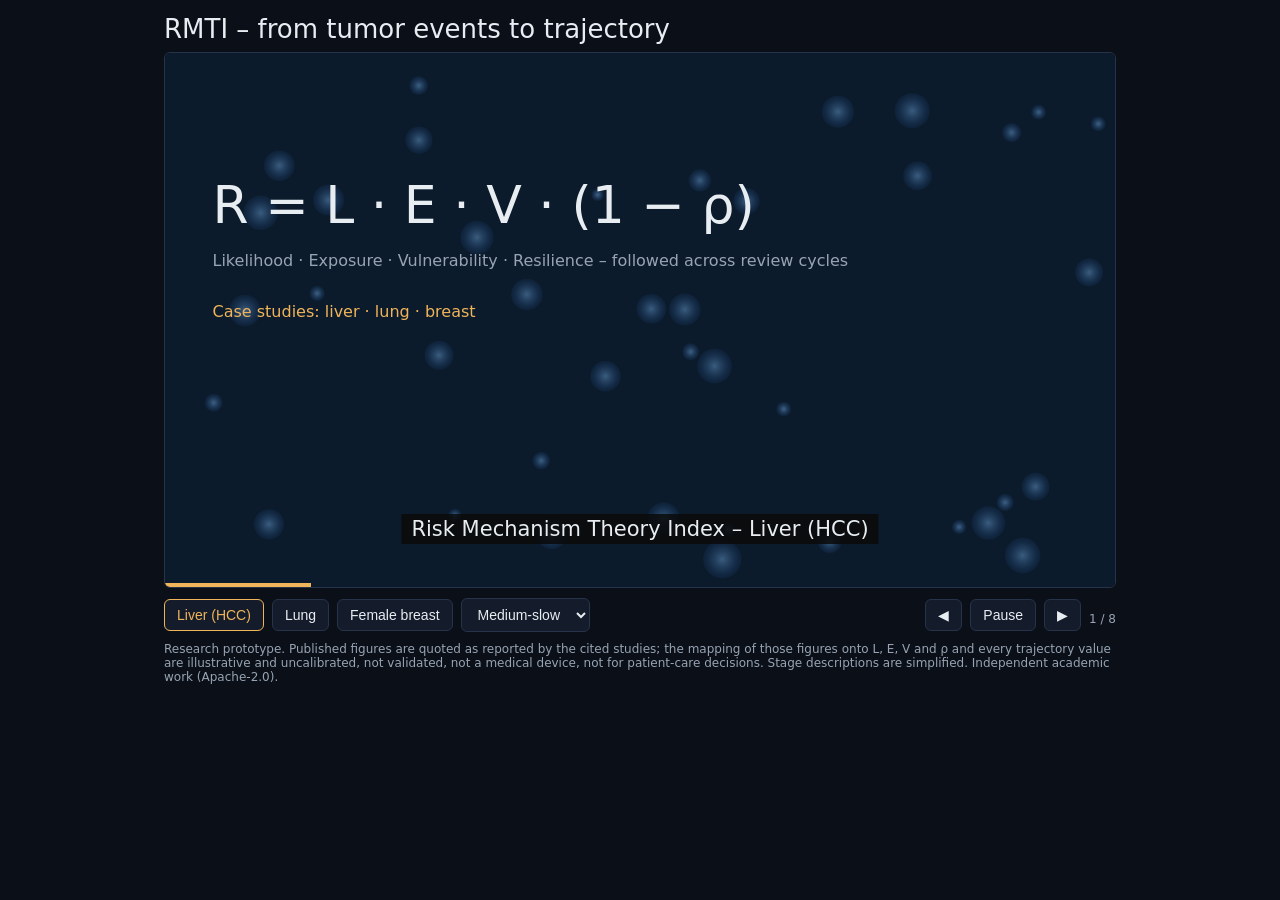
==== animation/index.html @ 8f4e39ed "Add files via upload" ====
<!DOCTYPE html>
<html lang="en"><head><meta charset="utf-8">
<meta name="viewport" content="width=device-width, initial-scale=1">
<title>RMTI – tumor events to trajectory: liver, lung, breast</title>
<style>
:root{color-scheme:dark;--bg:#0a0f18;--ink:#e8edf2;--mut:#98a4b3;--amb:#f0b45a;--red:#e0583f;--blu:#5aa9e6;--line:#26334a}
*{box-sizing:border-box}
body{margin:0;background:var(--bg);color:var(--ink);font-family:system-ui,-apple-system,'Segoe UI',Roboto,Arial,sans-serif;padding:env(safe-area-inset-top,0) 0 env(safe-area-inset-bottom,0)}
.w{max-width:980px;margin:0 auto;padding:14px}
h1{font:300 clamp(18px,3.6vw,26px) system-ui;margin:0 0 8px}
#st{position:relative;aspect-ratio:16/9;min-height:300px;background:#05080e;border-radius:6px;overflow:hidden;border:1px solid var(--line)}
canvas{position:absolute;inset:0;width:100%;height:100%}
#ov{position:absolute;inset:0;padding:3.5% 5% 17%;display:flex;flex-direction:column;justify-content:center}
#cap{position:absolute;left:50%;bottom:8%;transform:translateX(-50%);background:rgba(10,10,10,.85);padding:3px 10px;font-size:clamp(12px,2.2vw,21px);text-align:center;width:max-content;max-width:92%}
#bar{position:absolute;left:0;bottom:0;height:4px;background:var(--amb);width:0}
.ctl{display:flex;flex-wrap:wrap;gap:8px;align-items:center;margin:10px 0}
button,select{background:#141c2b;color:var(--ink);border:1px solid var(--line);border-radius:6px;padding:7px 12px;font-size:14px;cursor:pointer}
button.on{border-color:var(--amb);color:var(--amb)}
.big{font-size:clamp(24px,5.5vw,52px);font-weight:300}
.row{display:flex;align-items:center;gap:10px;margin:5px 0;font-size:clamp(11px,1.9vw,16px)}
.row b{width:34%;flex:none;font-weight:500}.row .tr{width:26%;flex:none}
.tr{height:12px;background:#141c2b;border-radius:6px;overflow:hidden}.tr i{display:block;height:100%;width:0}
.ev{display:flex;gap:6px;flex-wrap:wrap}.ev span{padding:5px 10px;border:1px solid var(--line);border-radius:14px;font-size:clamp(11px,1.8vw,15px);color:var(--mut);transition:.4s}
.ev span.on{color:#fff;border-color:var(--red);background:rgba(224,88,63,.22)}
.card{background:rgba(20,28,43,.92);border:1px solid var(--line);border-radius:10px;padding:14px 16px;font-size:clamp(12px,2vw,17px);line-height:1.5}
.card h3{margin:0 0 4px;color:var(--amb);font-size:clamp(14px,2.3vw,20px);font-weight:500}.card li{margin:4px 0;opacity:0;transition:.6s}.card li.on{opacity:1}.card ul{margin:8px 0 0;padding-left:18px}
.cards{display:grid;grid-template-columns:repeat(auto-fit,minmax(150px,1fr));gap:8px}.cards div{background:rgba(20,28,43,.92);border:1px solid var(--line);border-radius:8px;padding:10px;font-size:clamp(11px,1.7vw,14px);opacity:0;transition:.6s}
.cards div.on{opacity:1}.cards h3{margin:0 0 4px;color:var(--amb);font-size:clamp(13px,2vw,17px)}
.note{color:var(--mut);font-size:12px;margin-top:8px}svg text{fill:var(--mut);font-size:11px}
</style></head><body><div class="w">
<h1>RMTI – from tumor events to trajectory</h1>
<div id="st"><canvas id="cv"></canvas><div id="ov"></div><div id="cap"></div><div id="bar"></div></div>
<div class="ctl"><button data-o="liver" class="on">Liver (HCC)</button><button data-o="lung">Lung</button><button data-o="breast">Female breast</button>
<select id="sp" aria-label="Pace"><option value="1.4">Slow</option><option value="1" selected>Medium-slow</option><option value=".7">Medium</option></select>
<span style="flex:1"></span><button id="pv">◀</button><button id="pp">Pause</button><button id="nx">▶</button><span id="sc" class="note"></span></div>
<p class="note">Research prototype. Published figures are quoted as reported by the cited studies; the mapping of those figures onto L, E, V and ρ and every trajectory value are illustrative and uncalibrated, not validated, not a medical device, not for patient-care decisions. Stage descriptions are simplified. Independent academic work (Apache-2.0).</p>
</div>
<script>
const O={
liver:{n:'Liver (HCC)',met:['Lung','Bone'],L:.30,E:.65,V:[.52,.42,.36,.30],r:[.20,.35,.50,.58],
st:['Stage 1 – single small tumor, no vessel invasion or spread; surgery, ablation or transplant possible','Stage 2 – single tumor involving blood vessels, or several small tumors confined to the liver','Stage 3 – larger or multiple tumors, or major portal/hepatic vein invasion; regional lymph nodes may be involved','Stage 4 – distant spread (lungs, bones, distant nodes); systemic therapy, immunotherapy or palliative care'],
cs:{a:'Lau-Min KS et al. JAMA Netw Open 2025;8(12):e2551665',n:'4198 patients on systemic therapy for HCC (Flatiron database, 2011–2023)',f:['Median overall survival 8.1 months; median progression-free survival 3.9 months','Only 20.7% received second-line systemic therapy','Liver function matters: ALBI grade 3 vs 1, OS HR 2.65; atezolizumab-bevacizumab vs sorafenib, PFS HR 0.84']},
an:[['V','Liver function (ALBI grade 3 vs 1): OS HR 2.65'],['E','Concomitant liver disease documented in 75.6%'],['ρ','Second-line therapy delivered to 20.7%']]},
lung:{n:'Lung',met:['Brain','Bone'],L:.35,E:.70,V:[.50,.46,.40,.36],r:[.20,.30,.42,.50],
st:['Stage 1 – small tumor confined to the lung, no lymph-node spread','Stage 2 – larger tumor and/or nearby lymph-node involvement','Stage 3 – spread to central chest lymph nodes or adjacent structures','Stage 4 – distant metastasis (for example brain, bone, liver, other lung)'],
cs:{a:'Sabakhtarishvili G et al. JTO Clin Res Rep 2025;6:100899',n:'3647 low-dose CT screening participants, 13% Black (one US center, 2021–2023)',f:['Lung cancer found in 3.4% of Black and 3.7% of White participants within 2 years','Stage 4 at diagnosis, screened vs usual care: 13% vs 44% (Black), 13% vs 35% (White)','Lung-RADS 4 results: 5.2% vs 4.1% (p = 0.32)']},
an:[['E','Smoking: mean 37.7 (Black) vs 41.8 (White) pack-years'],['L','Cancer found in 3.4–3.7% within 2 years of first scan'],['ρ','Screening delivered: stage 4 at diagnosis 13% vs 35–44% usual care']]},
breast:{n:'Female breast',met:['Bone','Liver'],L:.25,E:.60,V:[.48,.44,.38,.34],r:[.25,.35,.45,.55],
st:['Stage 1 – small invasive tumor, lymph nodes clear or minimally involved','Stage 2 – larger tumor and/or axillary lymph-node involvement','Stage 3 – extensive nodal disease or chest-wall/skin involvement','Stage 4 – distant metastasis (for example bone, liver, lung, brain)'],
cs:{a:'O’Shaughnessy J et al. Breast Cancer Res Treat 2026;219:19',n:'5041 women with HR+/HER2− metastatic breast cancer after endocrine therapy (Flatiron, 2015–2024)',f:['Median real-world OS 13.5 months from first post-endocrine chemotherapy; 10.7, 8.5, 7.5, 7.4 months at lines 2–5','30% died before receiving a second-line regimen','Died vs alive: ECOG 2+ 24% vs 12%; liver metastases 59% vs 50%']},
an:[['L','84% had prior CDK4/6 inhibitor; time to next treatment or death 5.1 → 3.3 months by line 5'],['V','ECOG 2+ 24% vs 12%; 3+ metastatic sites 45% vs 38% (died vs alive)'],['ρ','30% died before second line; rwOS 13.5 → 7.4 months by line 5']]}};
const B=[0,.05,.15,.35,.60,1],band=R=>B.findIndex((b,i)=>R<B[i+1])+1,Rt=(o,i)=>o.L*o.E*o.V[i]*(1-o.r[i]),f3=x=>x.toFixed(3);
let k='liver',o=O[k],s=0,t0=performance.now(),pause=false,P=0,spd=1;
const ov=document.getElementById('ov'),cap=document.getElementById('cap'),bar=document.getElementById('bar'),cv=document.getElementById('cv'),x=cv.getContext('2d');
const $=id=>document.getElementById(id);
const S=[
{d:9,c:()=>'Risk Mechanism Theory Index – '+o.n,h:()=>`<div class="big">R = L · E · V · (1 − ρ)</div><p style="color:var(--mut)">Likelihood · Exposure · Vulnerability · Resilience – followed across review cycles</p><p style="color:var(--amb)">Case studies: liver · lung · breast</p>`},
{d:16,c:()=>'Published case study – '+o.cs.a,h:()=>`<div class="card"><h3>${o.cs.a}</h3>${o.cs.n}<ul>${o.cs.f.map((t,i)=>`<li id="f${i}">${t}</li>`).join('')}</ul></div>`,u:p=>o.cs.f.forEach((t,i)=>$('f'+i).classList.toggle('on',p>.12+i*.25))},
{d:28,tum:1,c:p=>o.st[Math.min(3,p*4|0)],h:()=>`<div class="ev" style="margin-bottom:auto">${[1,2,3,4].map((n,i)=>`<span id="e${i}">Stage ${n}</span>`).join('')}</div>`,u:p=>[0,1,2,3].forEach(i=>$('e'+i).classList.toggle('on',i===Math.min(3,p*4|0)))},
{d:14,c:()=>'Data assessing – published anchors feed L, E, V, ρ',h:()=>`<div style="color:var(--amb);font-size:12px;margin-bottom:6px">Illustrative mapping – not calibrated</div>`+[['L  likelihood',o.L,'--blu'],['E  exposure',o.E,'--blu'],['V  vulnerability',o.V[0],'--red'],['ρ  resilience',o.r[0],'--amb']].map((r,i)=>`<div class="row"><b>${r[0]}</b><div class="tr"><i id="g${i}" style="background:var(${r[2]})"></i></div><span>${r[1].toFixed(2)}</span></div>`).join('')+`<div class="card" style="margin-top:8px">${o.an.map(a=>`<div><b style="color:var(--amb)">${a[0]}</b> ← ${a[1]}</div>`).join('')}</div>`,u:p=>[o.L,o.E,o.V[0],o.r[0]].forEach((v,i)=>$('g'+i).style.width=Math.min(1,p*1.8)*v*100+'%')},
{d:14,c:()=>'RMTI formula analytics',h:()=>`<div class="big" style="font-size:clamp(18px,4vw,36px)">${o.L.toFixed(2)} × ${o.E.toFixed(2)} × ${o.V[0].toFixed(2)} × (1 − ${o.r[0].toFixed(2)})</div><div class="big" id="rv" style="color:var(--amb)"></div><svg viewBox="0 0 600 50" width="100%"><rect x="0" y="14" width="600" height="14" fill="#141c2b"/>${B.slice(1,-1).map(b=>`<line x1="${b*600}" x2="${b*600}" y1="8" y2="34" stroke="#98a4b3"/><text x="${b*600-10}" y="46">${b}</text>`).join('')}<circle id="mk" cx="0" cy="21" r="8" fill="#e0583f"/></svg><div class="note" id="bd"></div>`,u:p=>{const R=Rt(o,0)*Math.min(1,p*1.6);$('rv').textContent='R = '+f3(R);$('mk').setAttribute('cx',R*600);$('bd').textContent='Fixed five-band scale (0 · 0.05 · 0.15 · 0.35 · 0.60 · 1.0): band '+band(R)+'  ·  EAL = L · C · (1 − ρ) adds the loss layer'}},
{d:18,c:()=>'Trajectory – V(t) and ρ(t) across review cycles',h:()=>`<svg viewBox="0 0 600 230" width="100%"><line x1="40" y1="200" x2="580" y2="200" stroke="#26334a"/><polyline id="pl" fill="none" stroke="#f0b45a" stroke-width="3"/><g id="pt"></g>${[0,1,2,3].map(i=>`<text x="${68+i*150}" y="218">cycle ${i}</text>`).join('')}<text x="40" y="14">R(t)</text></svg><div class="note" id="tn"></div>`,u:p=>{const n=Math.min(4,Math.floor(p*5)+1),X=i=>90+i*150,Y=i=>200-Rt(o,i)/0.12*180;let a='',g='';for(let i=0;i<n;i++){a+=X(i)+','+Y(i)+' ';g+=`<circle cx="${X(i)}" cy="${Y(i)}" r="6" fill="#e0583f"/><text x="${X(i)-20}" y="${Y(i)-12}">${f3(Rt(o,i))}</text>`}$('pl').setAttribute('points',a);$('pt').innerHTML=g;$('tn').textContent='Synthetic example: V '+o.V[0]+' → '+o.V[3]+', ρ '+o.r[0]+' → '+o.r[3]+'; R moves from band '+band(Rt(o,0))+' to band '+band(Rt(o,3))+'.'}},
{d:16,c:()=>'What RMTI quantifies, assesses and helps manage',h:()=>`<div class="cards"><div><h3>Quantify</h3>One score R and an Expected Annual Loss index from L, E, V, ρ.</div><div><h3>Assess</h3>Fixed bands and a surveillance-posture reading for a clinical team to discuss.</div><div><h3>Track</h3>V(t) and ρ(t) each cycle: is risk drifting, or is delivery closing the gap?</div><div><h3>Manage</h3>Shows which driver (vulnerability or delivery) to work on; treatment decisions stay with clinicians.</div></div>`,u:p=>document.querySelectorAll('.cards div').forEach((d,i)=>d.classList.toggle('on',p>.08+i*.2))},
{d:10,c:()=>'Research prototype – not validated',h:()=>`<div style="font-size:clamp(13px,2.2vw,20px);line-height:1.6">Parameters (α, β, κ·H, λ, anchors) are uncalibrated placeholders.<br>Published figures belong to the cited studies; RMTI mappings are illustrative.<br>Open question: does trajectory add information beyond a well-measured current level?</div>`}];
const rn=i=>{const v=Math.sin(i*127.1)*43758.5;return v-Math.floor(v)};
function blob(cx,cy,n,R,sd,r){for(let i=0;i<n;i++){const a=rn(sd+i)*6.28,d=Math.sqrt(rn(sd+i+99))*R;x.fillStyle=`rgba(${205+rn(i)*40|0},${70+rn(i+5)*40|0},50,.85)`;x.beginPath();x.arc(cx+Math.cos(a)*d,cy+Math.sin(a)*d,r,0,7);x.fill()}}
function flow(ax,ay,bx,by,n,q,r){for(let i=0;i<n;i++){const t=(q*1.5+i/n)%1;x.fillStyle='rgba(240,120,90,.95)';x.beginPath();x.arc(ax+(bx-ax)*t,ay+(by-ay)*t+Math.sin(t*9+i)*6,r,0,7);x.fill()}}
function tumor(W,H,st,q){const u=H/100;x.fillStyle='rgba(150,70,60,.35)';x.strokeStyle='rgba(220,150,130,.6)';x.beginPath();x.ellipse(W*.28,H*.45,W*.2,H*.28,0,0,7);x.fill();x.stroke();
x.strokeStyle='rgba(120,160,230,.7)';x.lineWidth=5;x.beginPath();x.moveTo(W*.14,H*.64);x.lineTo(W*.4,H*.6);x.lineTo(W*.62,H*.45);x.stroke();x.lineWidth=1;
x.fillStyle=st>=3?'rgba(224,88,63,.8)':st===2?`rgba(224,88,63,${.25+q*.55})`:'rgba(90,120,170,.5)';x.beginPath();x.arc(W*.56,H*.28,u*5,0,7);x.fill();
const sites=[[W*.86,H*.24],[W*.86,H*.74]];x.fillStyle='rgba(90,120,170,.4)';sites.forEach((p,i)=>{x.beginPath();x.arc(p[0],p[1],u*9,0,7);x.fill();x.fillStyle='#98a4b3';x.font=u*3.2+'px system-ui';x.fillText(o.met[i],p[0]-u*5,p[1]+u*13);x.fillStyle='rgba(90,120,170,.4)'});
x.fillStyle='#98a4b3';x.font=u*3.2+'px system-ui';x.fillText('Primary organ',W*.2,H*.8);x.fillText('Vessel',W*.2,H*.7);x.fillText('Lymph node',W*.5,H*.2);
const tx=W*.25,ty=H*.42;
if(st===0)blob(tx,ty,3+q*10|0,u*(5+q*4),1,u*1.1);
else if(st===1){blob(tx,ty,18+q*22|0,u*(10+q*5),1,u*1.3);flow(tx,ty,W*.4,H*.6,8,q,u*.9)}
else{blob(tx,ty,42,u*15,1,u*1.4);blob(W*.17,H*.55,10+(st===2?q*10:20)|0,u*6,50,u*1.2);blob(W*.36,H*.33,10+(st===2?q*10:20)|0,u*6,80,u*1.2);flow(tx,ty,W*.56,H*.28,9,q,u*.9);
if(st===3){sites.forEach((p,i)=>{flow(W*.4,H*.6,p[0],p[1],9,q,u*.9);blob(p[0],p[1],q*16|0,u*7,200+i*40,u*1.2)})}}}
function draw(p){const W=cv.width=cv.clientWidth,H=cv.height=cv.clientHeight;x.fillStyle='#0b1b2b';x.fillRect(0,0,W,H);
cells.forEach(c=>{c.x=(c.x+c.vx+1)%1;c.y=(c.y+c.vy+1)%1;const g=x.createRadialGradient(c.x*W,c.y*H,1,c.x*W,c.y*H,c.r);g.addColorStop(0,'rgba(120,180,240,.4)');g.addColorStop(1,'rgba(40,90,170,.1)');x.fillStyle=g;x.beginPath();x.arc(c.x*W,c.y*H,c.r,0,7);x.fill()});
if(S[s].tum){const i=Math.min(3,p*4|0);tumor(W,H,i,p*4-i)}}
const cells=Array.from({length:40},()=>({x:Math.random(),y:Math.random(),r:6+Math.random()*14,vx:(Math.random()-.5)*.0003,vy:(Math.random()-.5)*.0003}));
const dur=()=>S[s].d*1000*spd;
function go(i){s=(i+S.length)%S.length;t0=performance.now();P=0;ov.innerHTML=S[s].h();$('sc').textContent=(s+1)+' / '+S.length}
document.querySelectorAll('[data-o]').forEach(b=>b.onclick=()=>{k=b.dataset.o;o=O[k];document.querySelectorAll('[data-o]').forEach(z=>z.classList.toggle('on',z===b));go(s)});
$('sp').onchange=e=>{spd=+e.target.value;t0=performance.now()-P*dur()};
$('pv').onclick=()=>go(s-1);$('nx').onclick=()=>go(s+1);
$('pp').onclick=()=>{pause=!pause;$('pp').textContent=pause?'Play':'Pause';if(!pause)t0=performance.now()-P*dur()};
function loop(n){if(!pause){P=Math.min(1,(n-t0)/dur());if(P>=1)go(s+1)}const c=S[s];cap.textContent=c.c(P);if(c.u)c.u(P);bar.style.width=P*100+'%';draw(P);requestAnimationFrame(loop)}
go(0);requestAnimationFrame(loop);
</script></body></html>
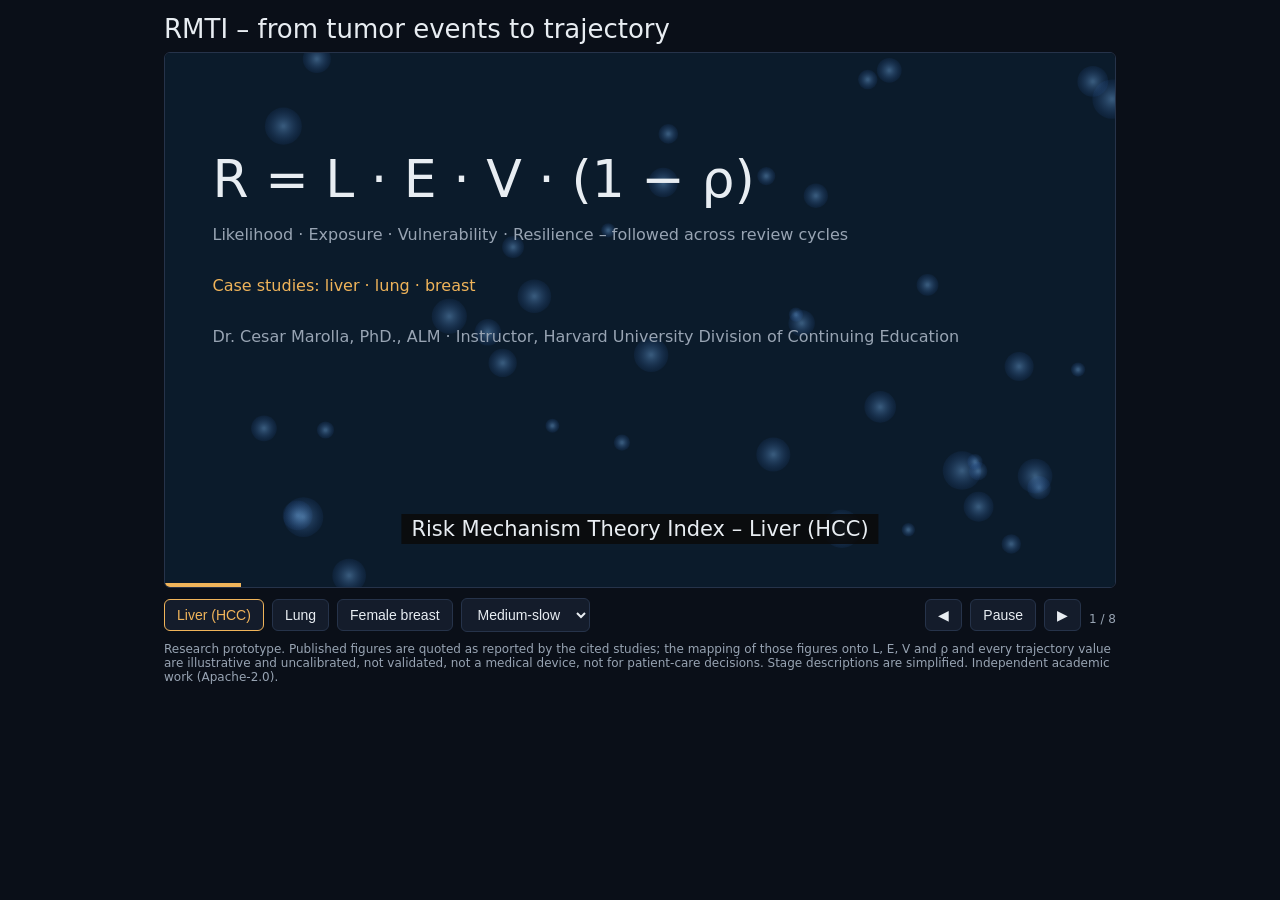
==== commit 67a1f418: "Site v2 + audio" ====
--- a/animation/index.html
+++ b/animation/index.html
@@ -54,14 +54,14 @@
 const ov=document.getElementById('ov'),cap=document.getElementById('cap'),bar=document.getElementById('bar'),cv=document.getElementById('cv'),x=cv.getContext('2d');
 const $=id=>document.getElementById(id);
 const S=[
-{d:9,c:()=>'Risk Mechanism Theory Index – '+o.n,h:()=>`<div class="big">R = L · E · V · (1 − ρ)</div><p style="color:var(--mut)">Likelihood · Exposure · Vulnerability · Resilience – followed across review cycles</p><p style="color:var(--amb)">Case studies: liver · lung · breast</p>`},
+{d:16,c:()=>'Risk Mechanism Theory Index – '+o.n,h:()=>`<div class="big">R = L · E · V · (1 − ρ)</div><p style="color:var(--mut)">Likelihood · Exposure · Vulnerability · Resilience – followed across review cycles</p><p style="color:var(--amb)">Case studies: liver · lung · breast</p><p style="color:var(--mut);font-size:clamp(12px,1.9vw,16px)">Dr. Cesar Marolla, PhD., ALM · Instructor, Harvard University Division of Continuing Education</p>`},
 {d:16,c:()=>'Published case study – '+o.cs.a,h:()=>`<div class="card"><h3>${o.cs.a}</h3>${o.cs.n}<ul>${o.cs.f.map((t,i)=>`<li id="f${i}">${t}</li>`).join('')}</ul></div>`,u:p=>o.cs.f.forEach((t,i)=>$('f'+i).classList.toggle('on',p>.12+i*.25))},
 {d:28,tum:1,c:p=>o.st[Math.min(3,p*4|0)],h:()=>`<div class="ev" style="margin-bottom:auto">${[1,2,3,4].map((n,i)=>`<span id="e${i}">Stage ${n}</span>`).join('')}</div>`,u:p=>[0,1,2,3].forEach(i=>$('e'+i).classList.toggle('on',i===Math.min(3,p*4|0)))},
 {d:14,c:()=>'Data assessing – published anchors feed L, E, V, ρ',h:()=>`<div style="color:var(--amb);font-size:12px;margin-bottom:6px">Illustrative mapping – not calibrated</div>`+[['L  likelihood',o.L,'--blu'],['E  exposure',o.E,'--blu'],['V  vulnerability',o.V[0],'--red'],['ρ  resilience',o.r[0],'--amb']].map((r,i)=>`<div class="row"><b>${r[0]}</b><div class="tr"><i id="g${i}" style="background:var(${r[2]})"></i></div><span>${r[1].toFixed(2)}</span></div>`).join('')+`<div class="card" style="margin-top:8px">${o.an.map(a=>`<div><b style="color:var(--amb)">${a[0]}</b> ← ${a[1]}</div>`).join('')}</div>`,u:p=>[o.L,o.E,o.V[0],o.r[0]].forEach((v,i)=>$('g'+i).style.width=Math.min(1,p*1.8)*v*100+'%')},
 {d:14,c:()=>'RMTI formula analytics',h:()=>`<div class="big" style="font-size:clamp(18px,4vw,36px)">${o.L.toFixed(2)} × ${o.E.toFixed(2)} × ${o.V[0].toFixed(2)} × (1 − ${o.r[0].toFixed(2)})</div><div class="big" id="rv" style="color:var(--amb)"></div><svg viewBox="0 0 600 50" width="100%"><rect x="0" y="14" width="600" height="14" fill="#141c2b"/>${B.slice(1,-1).map(b=>`<line x1="${b*600}" x2="${b*600}" y1="8" y2="34" stroke="#98a4b3"/><text x="${b*600-10}" y="46">${b}</text>`).join('')}<circle id="mk" cx="0" cy="21" r="8" fill="#e0583f"/></svg><div class="note" id="bd"></div>`,u:p=>{const R=Rt(o,0)*Math.min(1,p*1.6);$('rv').textContent='R = '+f3(R);$('mk').setAttribute('cx',R*600);$('bd').textContent='Fixed five-band scale (0 · 0.05 · 0.15 · 0.35 · 0.60 · 1.0): band '+band(R)+'  ·  EAL = L · C · (1 − ρ) adds the loss layer'}},
 {d:18,c:()=>'Trajectory – V(t) and ρ(t) across review cycles',h:()=>`<svg viewBox="0 0 600 230" width="100%"><line x1="40" y1="200" x2="580" y2="200" stroke="#26334a"/><polyline id="pl" fill="none" stroke="#f0b45a" stroke-width="3"/><g id="pt"></g>${[0,1,2,3].map(i=>`<text x="${68+i*150}" y="218">cycle ${i}</text>`).join('')}<text x="40" y="14">R(t)</text></svg><div class="note" id="tn"></div>`,u:p=>{const n=Math.min(4,Math.floor(p*5)+1),X=i=>90+i*150,Y=i=>200-Rt(o,i)/0.12*180;let a='',g='';for(let i=0;i<n;i++){a+=X(i)+','+Y(i)+' ';g+=`<circle cx="${X(i)}" cy="${Y(i)}" r="6" fill="#e0583f"/><text x="${X(i)-20}" y="${Y(i)-12}">${f3(Rt(o,i))}</text>`}$('pl').setAttribute('points',a);$('pt').innerHTML=g;$('tn').textContent='Synthetic example: V '+o.V[0]+' → '+o.V[3]+', ρ '+o.r[0]+' → '+o.r[3]+'; R moves from band '+band(Rt(o,0))+' to band '+band(Rt(o,3))+'.'}},
 {d:16,c:()=>'What RMTI quantifies, assesses and helps manage',h:()=>`<div class="cards"><div><h3>Quantify</h3>One score R and an Expected Annual Loss index from L, E, V, ρ.</div><div><h3>Assess</h3>Fixed bands and a surveillance-posture reading for a clinical team to discuss.</div><div><h3>Track</h3>V(t) and ρ(t) each cycle: is risk drifting, or is delivery closing the gap?</div><div><h3>Manage</h3>Shows which driver (vulnerability or delivery) to work on; treatment decisions stay with clinicians.</div></div>`,u:p=>document.querySelectorAll('.cards div').forEach((d,i)=>d.classList.toggle('on',p>.08+i*.2))},
-{d:10,c:()=>'Research prototype – not validated',h:()=>`<div style="font-size:clamp(13px,2.2vw,20px);line-height:1.6">Parameters (α, β, κ·H, λ, anchors) are uncalibrated placeholders.<br>Published figures belong to the cited studies; RMTI mappings are illustrative.<br>Open question: does trajectory add information beyond a well-measured current level?</div>`}];
+{d:12,c:()=>'Research prototype – not validated',h:()=>`<div style="font-size:clamp(13px,2.2vw,20px);line-height:1.6">Parameters (α, β, κ·H, λ, anchors) are uncalibrated placeholders.<br>Published figures belong to the cited studies; RMTI mappings are illustrative.<br>Open question: does trajectory add information beyond a well-measured current level?</div>`}];
 const rn=i=>{const v=Math.sin(i*127.1)*43758.5;return v-Math.floor(v)};
 function blob(cx,cy,n,R,sd,r){for(let i=0;i<n;i++){const a=rn(sd+i)*6.28,d=Math.sqrt(rn(sd+i+99))*R;x.fillStyle=`rgba(${205+rn(i)*40|0},${70+rn(i+5)*40|0},50,.85)`;x.beginPath();x.arc(cx+Math.cos(a)*d,cy+Math.sin(a)*d,r,0,7);x.fill()}}
 function flow(ax,ay,bx,by,n,q,r){for(let i=0;i<n;i++){const t=(q*1.5+i/n)%1;x.fillStyle='rgba(240,120,90,.95)';x.beginPath();x.arc(ax+(bx-ax)*t,ay+(by-ay)*t+Math.sin(t*9+i)*6,r,0,7);x.fill()}}
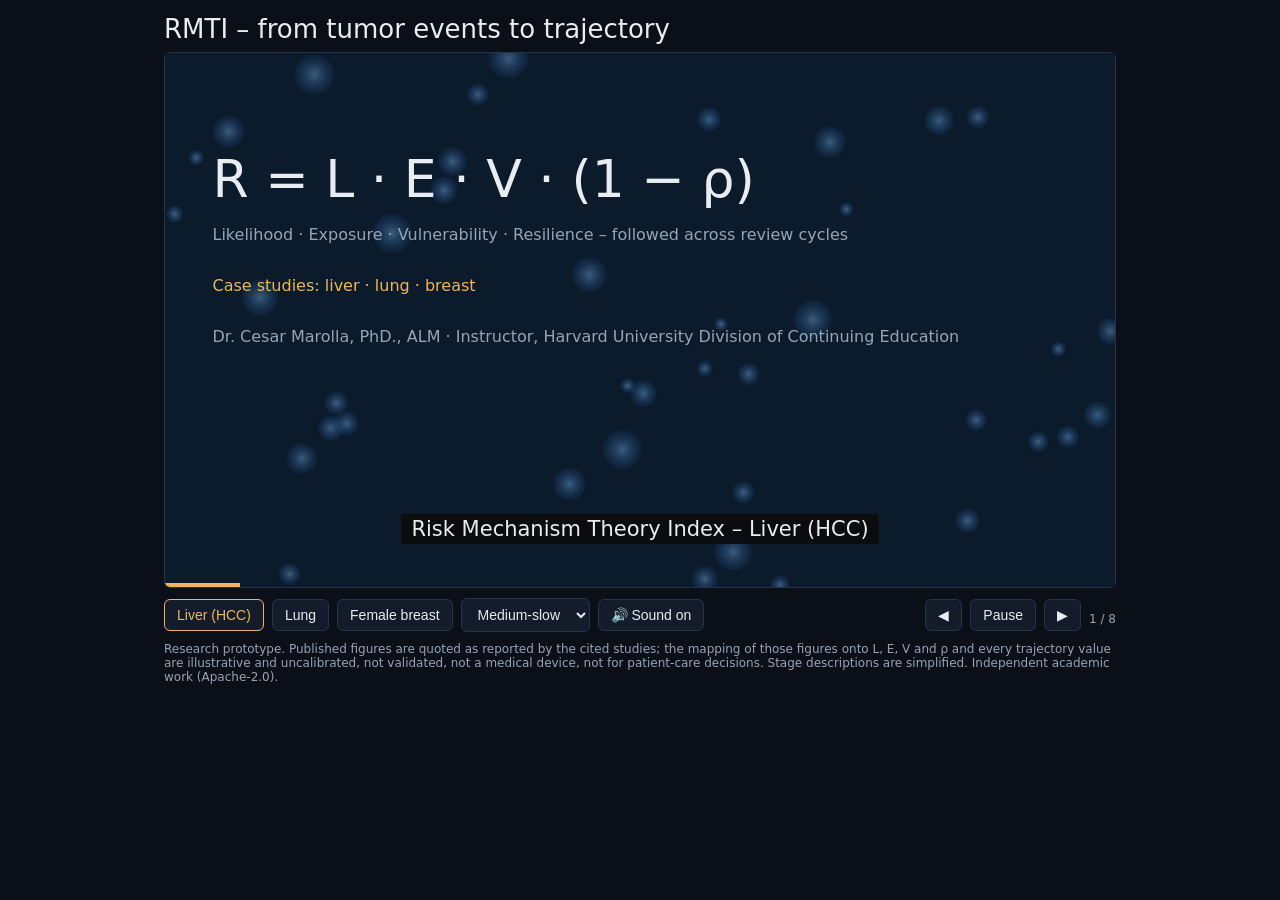
==== commit 4747765a: "Add files via upload" ====
--- a/animation/index.html
+++ b/animation/index.html
@@ -1,90 +1,107 @@
-<!DOCTYPE html>
-<html lang="en"><head><meta charset="utf-8">
-<meta name="viewport" content="width=device-width, initial-scale=1">
-<title>RMTI – tumor events to trajectory: liver, lung, breast</title>
-<style>
-:root{color-scheme:dark;--bg:#0a0f18;--ink:#e8edf2;--mut:#98a4b3;--amb:#f0b45a;--red:#e0583f;--blu:#5aa9e6;--line:#26334a}
-*{box-sizing:border-box}
-body{margin:0;background:var(--bg);color:var(--ink);font-family:system-ui,-apple-system,'Segoe UI',Roboto,Arial,sans-serif;padding:env(safe-area-inset-top,0) 0 env(safe-area-inset-bottom,0)}
-.w{max-width:980px;margin:0 auto;padding:14px}
-h1{font:300 clamp(18px,3.6vw,26px) system-ui;margin:0 0 8px}
-#st{position:relative;aspect-ratio:16/9;min-height:300px;background:#05080e;border-radius:6px;overflow:hidden;border:1px solid var(--line)}
-canvas{position:absolute;inset:0;width:100%;height:100%}
-#ov{position:absolute;inset:0;padding:3.5% 5% 17%;display:flex;flex-direction:column;justify-content:center}
-#cap{position:absolute;left:50%;bottom:8%;transform:translateX(-50%);background:rgba(10,10,10,.85);padding:3px 10px;font-size:clamp(12px,2.2vw,21px);text-align:center;width:max-content;max-width:92%}
-#bar{position:absolute;left:0;bottom:0;height:4px;background:var(--amb);width:0}
-.ctl{display:flex;flex-wrap:wrap;gap:8px;align-items:center;margin:10px 0}
-button,select{background:#141c2b;color:var(--ink);border:1px solid var(--line);border-radius:6px;padding:7px 12px;font-size:14px;cursor:pointer}
-button.on{border-color:var(--amb);color:var(--amb)}
-.big{font-size:clamp(24px,5.5vw,52px);font-weight:300}
-.row{display:flex;align-items:center;gap:10px;margin:5px 0;font-size:clamp(11px,1.9vw,16px)}
-.row b{width:34%;flex:none;font-weight:500}.row .tr{width:26%;flex:none}
-.tr{height:12px;background:#141c2b;border-radius:6px;overflow:hidden}.tr i{display:block;height:100%;width:0}
-.ev{display:flex;gap:6px;flex-wrap:wrap}.ev span{padding:5px 10px;border:1px solid var(--line);border-radius:14px;font-size:clamp(11px,1.8vw,15px);color:var(--mut);transition:.4s}
-.ev span.on{color:#fff;border-color:var(--red);background:rgba(224,88,63,.22)}
-.card{background:rgba(20,28,43,.92);border:1px solid var(--line);border-radius:10px;padding:14px 16px;font-size:clamp(12px,2vw,17px);line-height:1.5}
-.card h3{margin:0 0 4px;color:var(--amb);font-size:clamp(14px,2.3vw,20px);font-weight:500}.card li{margin:4px 0;opacity:0;transition:.6s}.card li.on{opacity:1}.card ul{margin:8px 0 0;padding-left:18px}
-.cards{display:grid;grid-template-columns:repeat(auto-fit,minmax(150px,1fr));gap:8px}.cards div{background:rgba(20,28,43,.92);border:1px solid var(--line);border-radius:8px;padding:10px;font-size:clamp(11px,1.7vw,14px);opacity:0;transition:.6s}
-.cards div.on{opacity:1}.cards h3{margin:0 0 4px;color:var(--amb);font-size:clamp(13px,2vw,17px)}
-.note{color:var(--mut);font-size:12px;margin-top:8px}svg text{fill:var(--mut);font-size:11px}
-</style></head><body><div class="w">
-<h1>RMTI – from tumor events to trajectory</h1>
-<div id="st"><canvas id="cv"></canvas><div id="ov"></div><div id="cap"></div><div id="bar"></div></div>
-<div class="ctl"><button data-o="liver" class="on">Liver (HCC)</button><button data-o="lung">Lung</button><button data-o="breast">Female breast</button>
-<select id="sp" aria-label="Pace"><option value="1.4">Slow</option><option value="1" selected>Medium-slow</option><option value=".7">Medium</option></select>
-<span style="flex:1"></span><button id="pv">◀</button><button id="pp">Pause</button><button id="nx">▶</button><span id="sc" class="note"></span></div>
-<p class="note">Research prototype. Published figures are quoted as reported by the cited studies; the mapping of those figures onto L, E, V and ρ and every trajectory value are illustrative and uncalibrated, not validated, not a medical device, not for patient-care decisions. Stage descriptions are simplified. Independent academic work (Apache-2.0).</p>
-</div>
-<script>
-const O={
-liver:{n:'Liver (HCC)',met:['Lung','Bone'],L:.30,E:.65,V:[.52,.42,.36,.30],r:[.20,.35,.50,.58],
-st:['Stage 1 – single small tumor, no vessel invasion or spread; surgery, ablation or transplant possible','Stage 2 – single tumor involving blood vessels, or several small tumors confined to the liver','Stage 3 – larger or multiple tumors, or major portal/hepatic vein invasion; regional lymph nodes may be involved','Stage 4 – distant spread (lungs, bones, distant nodes); systemic therapy, immunotherapy or palliative care'],
-cs:{a:'Lau-Min KS et al. JAMA Netw Open 2025;8(12):e2551665',n:'4198 patients on systemic therapy for HCC (Flatiron database, 2011–2023)',f:['Median overall survival 8.1 months; median progression-free survival 3.9 months','Only 20.7% received second-line systemic therapy','Liver function matters: ALBI grade 3 vs 1, OS HR 2.65; atezolizumab-bevacizumab vs sorafenib, PFS HR 0.84']},
-an:[['V','Liver function (ALBI grade 3 vs 1): OS HR 2.65'],['E','Concomitant liver disease documented in 75.6%'],['ρ','Second-line therapy delivered to 20.7%']]},
-lung:{n:'Lung',met:['Brain','Bone'],L:.35,E:.70,V:[.50,.46,.40,.36],r:[.20,.30,.42,.50],
-st:['Stage 1 – small tumor confined to the lung, no lymph-node spread','Stage 2 – larger tumor and/or nearby lymph-node involvement','Stage 3 – spread to central chest lymph nodes or adjacent structures','Stage 4 – distant metastasis (for example brain, bone, liver, other lung)'],
-cs:{a:'Sabakhtarishvili G et al. JTO Clin Res Rep 2025;6:100899',n:'3647 low-dose CT screening participants, 13% Black (one US center, 2021–2023)',f:['Lung cancer found in 3.4% of Black and 3.7% of White participants within 2 years','Stage 4 at diagnosis, screened vs usual care: 13% vs 44% (Black), 13% vs 35% (White)','Lung-RADS 4 results: 5.2% vs 4.1% (p = 0.32)']},
-an:[['E','Smoking: mean 37.7 (Black) vs 41.8 (White) pack-years'],['L','Cancer found in 3.4–3.7% within 2 years of first scan'],['ρ','Screening delivered: stage 4 at diagnosis 13% vs 35–44% usual care']]},
-breast:{n:'Female breast',met:['Bone','Liver'],L:.25,E:.60,V:[.48,.44,.38,.34],r:[.25,.35,.45,.55],
-st:['Stage 1 – small invasive tumor, lymph nodes clear or minimally involved','Stage 2 – larger tumor and/or axillary lymph-node involvement','Stage 3 – extensive nodal disease or chest-wall/skin involvement','Stage 4 – distant metastasis (for example bone, liver, lung, brain)'],
-cs:{a:'O’Shaughnessy J et al. Breast Cancer Res Treat 2026;219:19',n:'5041 women with HR+/HER2− metastatic breast cancer after endocrine therapy (Flatiron, 2015–2024)',f:['Median real-world OS 13.5 months from first post-endocrine chemotherapy; 10.7, 8.5, 7.5, 7.4 months at lines 2–5','30% died before receiving a second-line regimen','Died vs alive: ECOG 2+ 24% vs 12%; liver metastases 59% vs 50%']},
-an:[['L','84% had prior CDK4/6 inhibitor; time to next treatment or death 5.1 → 3.3 months by line 5'],['V','ECOG 2+ 24% vs 12%; 3+ metastatic sites 45% vs 38% (died vs alive)'],['ρ','30% died before second line; rwOS 13.5 → 7.4 months by line 5']]}};
-const B=[0,.05,.15,.35,.60,1],band=R=>B.findIndex((b,i)=>R<B[i+1])+1,Rt=(o,i)=>o.L*o.E*o.V[i]*(1-o.r[i]),f3=x=>x.toFixed(3);
-let k='liver',o=O[k],s=0,t0=performance.now(),pause=false,P=0,spd=1;
-const ov=document.getElementById('ov'),cap=document.getElementById('cap'),bar=document.getElementById('bar'),cv=document.getElementById('cv'),x=cv.getContext('2d');
-const $=id=>document.getElementById(id);
-const S=[
-{d:16,c:()=>'Risk Mechanism Theory Index – '+o.n,h:()=>`<div class="big">R = L · E · V · (1 − ρ)</div><p style="color:var(--mut)">Likelihood · Exposure · Vulnerability · Resilience – followed across review cycles</p><p style="color:var(--amb)">Case studies: liver · lung · breast</p><p style="color:var(--mut);font-size:clamp(12px,1.9vw,16px)">Dr. Cesar Marolla, PhD., ALM · Instructor, Harvard University Division of Continuing Education</p>`},
-{d:16,c:()=>'Published case study – '+o.cs.a,h:()=>`<div class="card"><h3>${o.cs.a}</h3>${o.cs.n}<ul>${o.cs.f.map((t,i)=>`<li id="f${i}">${t}</li>`).join('')}</ul></div>`,u:p=>o.cs.f.forEach((t,i)=>$('f'+i).classList.toggle('on',p>.12+i*.25))},
-{d:28,tum:1,c:p=>o.st[Math.min(3,p*4|0)],h:()=>`<div class="ev" style="margin-bottom:auto">${[1,2,3,4].map((n,i)=>`<span id="e${i}">Stage ${n}</span>`).join('')}</div>`,u:p=>[0,1,2,3].forEach(i=>$('e'+i).classList.toggle('on',i===Math.min(3,p*4|0)))},
-{d:14,c:()=>'Data assessing – published anchors feed L, E, V, ρ',h:()=>`<div style="color:var(--amb);font-size:12px;margin-bottom:6px">Illustrative mapping – not calibrated</div>`+[['L  likelihood',o.L,'--blu'],['E  exposure',o.E,'--blu'],['V  vulnerability',o.V[0],'--red'],['ρ  resilience',o.r[0],'--amb']].map((r,i)=>`<div class="row"><b>${r[0]}</b><div class="tr"><i id="g${i}" style="background:var(${r[2]})"></i></div><span>${r[1].toFixed(2)}</span></div>`).join('')+`<div class="card" style="margin-top:8px">${o.an.map(a=>`<div><b style="color:var(--amb)">${a[0]}</b> ← ${a[1]}</div>`).join('')}</div>`,u:p=>[o.L,o.E,o.V[0],o.r[0]].forEach((v,i)=>$('g'+i).style.width=Math.min(1,p*1.8)*v*100+'%')},
-{d:14,c:()=>'RMTI formula analytics',h:()=>`<div class="big" style="font-size:clamp(18px,4vw,36px)">${o.L.toFixed(2)} × ${o.E.toFixed(2)} × ${o.V[0].toFixed(2)} × (1 − ${o.r[0].toFixed(2)})</div><div class="big" id="rv" style="color:var(--amb)"></div><svg viewBox="0 0 600 50" width="100%"><rect x="0" y="14" width="600" height="14" fill="#141c2b"/>${B.slice(1,-1).map(b=>`<line x1="${b*600}" x2="${b*600}" y1="8" y2="34" stroke="#98a4b3"/><text x="${b*600-10}" y="46">${b}</text>`).join('')}<circle id="mk" cx="0" cy="21" r="8" fill="#e0583f"/></svg><div class="note" id="bd"></div>`,u:p=>{const R=Rt(o,0)*Math.min(1,p*1.6);$('rv').textContent='R = '+f3(R);$('mk').setAttribute('cx',R*600);$('bd').textContent='Fixed five-band scale (0 · 0.05 · 0.15 · 0.35 · 0.60 · 1.0): band '+band(R)+'  ·  EAL = L · C · (1 − ρ) adds the loss layer'}},
-{d:18,c:()=>'Trajectory – V(t) and ρ(t) across review cycles',h:()=>`<svg viewBox="0 0 600 230" width="100%"><line x1="40" y1="200" x2="580" y2="200" stroke="#26334a"/><polyline id="pl" fill="none" stroke="#f0b45a" stroke-width="3"/><g id="pt"></g>${[0,1,2,3].map(i=>`<text x="${68+i*150}" y="218">cycle ${i}</text>`).join('')}<text x="40" y="14">R(t)</text></svg><div class="note" id="tn"></div>`,u:p=>{const n=Math.min(4,Math.floor(p*5)+1),X=i=>90+i*150,Y=i=>200-Rt(o,i)/0.12*180;let a='',g='';for(let i=0;i<n;i++){a+=X(i)+','+Y(i)+' ';g+=`<circle cx="${X(i)}" cy="${Y(i)}" r="6" fill="#e0583f"/><text x="${X(i)-20}" y="${Y(i)-12}">${f3(Rt(o,i))}</text>`}$('pl').setAttribute('points',a);$('pt').innerHTML=g;$('tn').textContent='Synthetic example: V '+o.V[0]+' → '+o.V[3]+', ρ '+o.r[0]+' → '+o.r[3]+'; R moves from band '+band(Rt(o,0))+' to band '+band(Rt(o,3))+'.'}},
-{d:16,c:()=>'What RMTI quantifies, assesses and helps manage',h:()=>`<div class="cards"><div><h3>Quantify</h3>One score R and an Expected Annual Loss index from L, E, V, ρ.</div><div><h3>Assess</h3>Fixed bands and a surveillance-posture reading for a clinical team to discuss.</div><div><h3>Track</h3>V(t) and ρ(t) each cycle: is risk drifting, or is delivery closing the gap?</div><div><h3>Manage</h3>Shows which driver (vulnerability or delivery) to work on; treatment decisions stay with clinicians.</div></div>`,u:p=>document.querySelectorAll('.cards div').forEach((d,i)=>d.classList.toggle('on',p>.08+i*.2))},
-{d:12,c:()=>'Research prototype – not validated',h:()=>`<div style="font-size:clamp(13px,2.2vw,20px);line-height:1.6">Parameters (α, β, κ·H, λ, anchors) are uncalibrated placeholders.<br>Published figures belong to the cited studies; RMTI mappings are illustrative.<br>Open question: does trajectory add information beyond a well-measured current level?</div>`}];
-const rn=i=>{const v=Math.sin(i*127.1)*43758.5;return v-Math.floor(v)};
-function blob(cx,cy,n,R,sd,r){for(let i=0;i<n;i++){const a=rn(sd+i)*6.28,d=Math.sqrt(rn(sd+i+99))*R;x.fillStyle=`rgba(${205+rn(i)*40|0},${70+rn(i+5)*40|0},50,.85)`;x.beginPath();x.arc(cx+Math.cos(a)*d,cy+Math.sin(a)*d,r,0,7);x.fill()}}
-function flow(ax,ay,bx,by,n,q,r){for(let i=0;i<n;i++){const t=(q*1.5+i/n)%1;x.fillStyle='rgba(240,120,90,.95)';x.beginPath();x.arc(ax+(bx-ax)*t,ay+(by-ay)*t+Math.sin(t*9+i)*6,r,0,7);x.fill()}}
-function tumor(W,H,st,q){const u=H/100;x.fillStyle='rgba(150,70,60,.35)';x.strokeStyle='rgba(220,150,130,.6)';x.beginPath();x.ellipse(W*.28,H*.45,W*.2,H*.28,0,0,7);x.fill();x.stroke();
-x.strokeStyle='rgba(120,160,230,.7)';x.lineWidth=5;x.beginPath();x.moveTo(W*.14,H*.64);x.lineTo(W*.4,H*.6);x.lineTo(W*.62,H*.45);x.stroke();x.lineWidth=1;
-x.fillStyle=st>=3?'rgba(224,88,63,.8)':st===2?`rgba(224,88,63,${.25+q*.55})`:'rgba(90,120,170,.5)';x.beginPath();x.arc(W*.56,H*.28,u*5,0,7);x.fill();
-const sites=[[W*.86,H*.24],[W*.86,H*.74]];x.fillStyle='rgba(90,120,170,.4)';sites.forEach((p,i)=>{x.beginPath();x.arc(p[0],p[1],u*9,0,7);x.fill();x.fillStyle='#98a4b3';x.font=u*3.2+'px system-ui';x.fillText(o.met[i],p[0]-u*5,p[1]+u*13);x.fillStyle='rgba(90,120,170,.4)'});
-x.fillStyle='#98a4b3';x.font=u*3.2+'px system-ui';x.fillText('Primary organ',W*.2,H*.8);x.fillText('Vessel',W*.2,H*.7);x.fillText('Lymph node',W*.5,H*.2);
-const tx=W*.25,ty=H*.42;
-if(st===0)blob(tx,ty,3+q*10|0,u*(5+q*4),1,u*1.1);
-else if(st===1){blob(tx,ty,18+q*22|0,u*(10+q*5),1,u*1.3);flow(tx,ty,W*.4,H*.6,8,q,u*.9)}
-else{blob(tx,ty,42,u*15,1,u*1.4);blob(W*.17,H*.55,10+(st===2?q*10:20)|0,u*6,50,u*1.2);blob(W*.36,H*.33,10+(st===2?q*10:20)|0,u*6,80,u*1.2);flow(tx,ty,W*.56,H*.28,9,q,u*.9);
-if(st===3){sites.forEach((p,i)=>{flow(W*.4,H*.6,p[0],p[1],9,q,u*.9);blob(p[0],p[1],q*16|0,u*7,200+i*40,u*1.2)})}}}
-function draw(p){const W=cv.width=cv.clientWidth,H=cv.height=cv.clientHeight;x.fillStyle='#0b1b2b';x.fillRect(0,0,W,H);
-cells.forEach(c=>{c.x=(c.x+c.vx+1)%1;c.y=(c.y+c.vy+1)%1;const g=x.createRadialGradient(c.x*W,c.y*H,1,c.x*W,c.y*H,c.r);g.addColorStop(0,'rgba(120,180,240,.4)');g.addColorStop(1,'rgba(40,90,170,.1)');x.fillStyle=g;x.beginPath();x.arc(c.x*W,c.y*H,c.r,0,7);x.fill()});
-if(S[s].tum){const i=Math.min(3,p*4|0);tumor(W,H,i,p*4-i)}}
-const cells=Array.from({length:40},()=>({x:Math.random(),y:Math.random(),r:6+Math.random()*14,vx:(Math.random()-.5)*.0003,vy:(Math.random()-.5)*.0003}));
-const dur=()=>S[s].d*1000*spd;
-function go(i){s=(i+S.length)%S.length;t0=performance.now();P=0;ov.innerHTML=S[s].h();$('sc').textContent=(s+1)+' / '+S.length}
-document.querySelectorAll('[data-o]').forEach(b=>b.onclick=()=>{k=b.dataset.o;o=O[k];document.querySelectorAll('[data-o]').forEach(z=>z.classList.toggle('on',z===b));go(s)});
-$('sp').onchange=e=>{spd=+e.target.value;t0=performance.now()-P*dur()};
-$('pv').onclick=()=>go(s-1);$('nx').onclick=()=>go(s+1);
-$('pp').onclick=()=>{pause=!pause;$('pp').textContent=pause?'Play':'Pause';if(!pause)t0=performance.now()-P*dur()};
-function loop(n){if(!pause){P=Math.min(1,(n-t0)/dur());if(P>=1)go(s+1)}const c=S[s];cap.textContent=c.c(P);if(c.u)c.u(P);bar.style.width=P*100+'%';draw(P);requestAnimationFrame(loop)}
-go(0);requestAnimationFrame(loop);
-</script></body></html>
+<!DOCTYPE html>
+<html lang="en"><head><meta charset="utf-8">
+<meta name="viewport" content="width=device-width, initial-scale=1">
+<title>RMTI – tumor events to trajectory: liver, lung, breast</title>
+<style>
+:root{color-scheme:dark;--bg:#0a0f18;--ink:#e8edf2;--mut:#98a4b3;--amb:#f0b45a;--red:#e0583f;--blu:#5aa9e6;--line:#26334a}
+*{box-sizing:border-box}
+body{margin:0;background:var(--bg);color:var(--ink);font-family:system-ui,-apple-system,'Segoe UI',Roboto,Arial,sans-serif;padding:env(safe-area-inset-top,0) 0 env(safe-area-inset-bottom,0)}
+.w{max-width:980px;margin:0 auto;padding:14px}
+h1{font:300 clamp(18px,3.6vw,26px) system-ui;margin:0 0 8px}
+#st{position:relative;aspect-ratio:16/9;min-height:300px;background:#05080e;border-radius:6px;overflow:hidden;border:1px solid var(--line)}
+canvas{position:absolute;inset:0;width:100%;height:100%}
+#ov{position:absolute;inset:0;padding:3.5% 5% 17%;display:flex;flex-direction:column;justify-content:center}
+#cap{position:absolute;left:50%;bottom:8%;transform:translateX(-50%);background:rgba(10,10,10,.85);padding:3px 10px;font-size:clamp(12px,2.2vw,21px);text-align:center;width:max-content;max-width:92%}
+#bar{position:absolute;left:0;bottom:0;height:4px;background:var(--amb);width:0}
+.ctl{display:flex;flex-wrap:wrap;gap:8px;align-items:center;margin:10px 0}
+button,select{background:#141c2b;color:var(--ink);border:1px solid var(--line);border-radius:6px;padding:7px 12px;font-size:14px;cursor:pointer}
+button.on{border-color:var(--amb);color:var(--amb)}
+.big{font-size:clamp(24px,5.5vw,52px);font-weight:300}
+.row{display:flex;align-items:center;gap:10px;margin:5px 0;font-size:clamp(11px,1.9vw,16px)}
+.row b{width:34%;flex:none;font-weight:500}.row .tr{width:26%;flex:none}
+.tr{height:12px;background:#141c2b;border-radius:6px;overflow:hidden}.tr i{display:block;height:100%;width:0}
+.ev{display:flex;gap:6px;flex-wrap:wrap}.ev span{padding:5px 10px;border:1px solid var(--line);border-radius:14px;font-size:clamp(11px,1.8vw,15px);color:var(--mut);transition:.4s}
+.ev span.on{color:#fff;border-color:var(--red);background:rgba(224,88,63,.22)}
+.card{background:rgba(20,28,43,.92);border:1px solid var(--line);border-radius:10px;padding:14px 16px;font-size:clamp(12px,2vw,17px);line-height:1.5}
+.card h3{margin:0 0 4px;color:var(--amb);font-size:clamp(14px,2.3vw,20px);font-weight:500}.card li{margin:4px 0;opacity:0;transition:.6s}.card li.on{opacity:1}.card ul{margin:8px 0 0;padding-left:18px}
+.cards{display:grid;grid-template-columns:repeat(auto-fit,minmax(150px,1fr));gap:8px}.cards div{background:rgba(20,28,43,.92);border:1px solid var(--line);border-radius:8px;padding:10px;font-size:clamp(11px,1.7vw,14px);opacity:0;transition:.6s}
+.cards div.on{opacity:1}.cards h3{margin:0 0 4px;color:var(--amb);font-size:clamp(13px,2vw,17px)}
+.note{color:var(--mut);font-size:12px;margin-top:8px}svg text{fill:var(--mut);font-size:11px}
+</style></head><body><div class="w">
+<h1>RMTI – from tumor events to trajectory</h1>
+<div id="st"><canvas id="cv"></canvas><div id="ov"></div><div id="cap"></div><div id="bar"></div></div>
+<div class="ctl"><button data-o="liver" class="on">Liver (HCC)</button><button data-o="lung">Lung</button><button data-o="breast">Female breast</button>
+<select id="sp" aria-label="Pace"><option value="1.4">Slow</option><option value="1" selected>Medium-slow</option><option value=".7">Medium</option></select><button id="snd" title="Narration in Dr. Marolla’s voice with Adagio over the Rainbow">🔊 Sound on</button>
+<span style="flex:1"></span><button id="pv">◀</button><button id="pp">Pause</button><button id="nx">▶</button><span id="sc" class="note"></span></div>
+<p class="note">Research prototype. Published figures are quoted as reported by the cited studies; the mapping of those figures onto L, E, V and ρ and every trajectory value are illustrative and uncalibrated, not validated, not a medical device, not for patient-care decisions. Stage descriptions are simplified. Independent academic work (Apache-2.0).</p>
+</div>
+<script>
+const O={
+liver:{n:'Liver (HCC)',met:['Lung','Bone'],L:.30,E:.65,V:[.52,.42,.36,.30],r:[.20,.35,.50,.58],
+st:['Stage 1 – single small tumor, no vessel invasion or spread; surgery, ablation or transplant possible','Stage 2 – single tumor involving blood vessels, or several small tumors confined to the liver','Stage 3 – larger or multiple tumors, or major portal/hepatic vein invasion; regional lymph nodes may be involved','Stage 4 – distant spread (lungs, bones, distant nodes); systemic therapy, immunotherapy or palliative care'],
+cs:{a:'Lau-Min KS et al. JAMA Netw Open 2025;8(12):e2551665',n:'4198 patients on systemic therapy for HCC (Flatiron database, 2011–2023)',f:['Median overall survival 8.1 months; median progression-free survival 3.9 months','Only 20.7% received second-line systemic therapy','Liver function matters: ALBI grade 3 vs 1, OS HR 2.65; atezolizumab-bevacizumab vs sorafenib, PFS HR 0.84']},
+an:[['V','Liver function (ALBI grade 3 vs 1): OS HR 2.65'],['E','Concomitant liver disease documented in 75.6%'],['ρ','Second-line therapy delivered to 20.7%']]},
+lung:{n:'Lung',met:['Brain','Bone'],L:.35,E:.70,V:[.50,.46,.40,.36],r:[.20,.30,.42,.50],
+st:['Stage 1 – small tumor confined to the lung, no lymph-node spread','Stage 2 – larger tumor and/or nearby lymph-node involvement','Stage 3 – spread to central chest lymph nodes or adjacent structures','Stage 4 – distant metastasis (for example brain, bone, liver, other lung)'],
+cs:{a:'Sabakhtarishvili G et al. JTO Clin Res Rep 2025;6:100899',n:'3647 low-dose CT screening participants, 13% Black (one US center, 2021–2023)',f:['Lung cancer found in 3.4% of Black and 3.7% of White participants within 2 years','Stage 4 at diagnosis, screened vs usual care: 13% vs 44% (Black), 13% vs 35% (White)','Lung-RADS 4 results: 5.2% vs 4.1% (p = 0.32)']},
+an:[['E','Smoking: mean 37.7 (Black) vs 41.8 (White) pack-years'],['L','Cancer found in 3.4–3.7% within 2 years of first scan'],['ρ','Screening delivered: stage 4 at diagnosis 13% vs 35–44% usual care']]},
+breast:{n:'Female breast',met:['Bone','Liver'],L:.25,E:.60,V:[.48,.44,.38,.34],r:[.25,.35,.45,.55],
+st:['Stage 1 – small invasive tumor, lymph nodes clear or minimally involved','Stage 2 – larger tumor and/or axillary lymph-node involvement','Stage 3 – extensive nodal disease or chest-wall/skin involvement','Stage 4 – distant metastasis (for example bone, liver, lung, brain)'],
+cs:{a:'O’Shaughnessy J et al. Breast Cancer Res Treat 2026;219:19',n:'5041 women with HR+/HER2− metastatic breast cancer after endocrine therapy (Flatiron, 2015–2024)',f:['Median real-world OS 13.5 months from first post-endocrine chemotherapy; 10.7, 8.5, 7.5, 7.4 months at lines 2–5','30% died before receiving a second-line regimen','Died vs alive: ECOG 2+ 24% vs 12%; liver metastases 59% vs 50%']},
+an:[['L','84% had prior CDK4/6 inhibitor; time to next treatment or death 5.1 → 3.3 months by line 5'],['V','ECOG 2+ 24% vs 12%; 3+ metastatic sites 45% vs 38% (died vs alive)'],['ρ','30% died before second line; rwOS 13.5 → 7.4 months by line 5']]}};
+const B=[0,.05,.15,.35,.60,1],band=R=>B.findIndex((b,i)=>R<B[i+1])+1,Rt=(o,i)=>o.L*o.E*o.V[i]*(1-o.r[i]),f3=x=>x.toFixed(3);
+let k='liver',o=O[k],s=0,t0=performance.now(),pause=false,P=0,spd=1;
+const ov=document.getElementById('ov'),cap=document.getElementById('cap'),bar=document.getElementById('bar'),cv=document.getElementById('cv'),x=cv.getContext('2d');
+const $=id=>document.getElementById(id);
+const S=[
+{d:16,c:()=>'Risk Mechanism Theory Index – '+o.n,h:()=>`<div class="big">R = L · E · V · (1 − ρ)</div><p style="color:var(--mut)">Likelihood · Exposure · Vulnerability · Resilience – followed across review cycles</p><p style="color:var(--amb)">Case studies: liver · lung · breast</p><p style="color:var(--mut);font-size:clamp(12px,1.9vw,16px)">Dr. Cesar Marolla, PhD., ALM · Instructor, Harvard University Division of Continuing Education</p>`},
+{d:16,c:()=>'Published case study – '+o.cs.a,h:()=>`<div class="card"><h3>${o.cs.a}</h3>${o.cs.n}<ul>${o.cs.f.map((t,i)=>`<li id="f${i}">${t}</li>`).join('')}</ul></div>`,u:p=>o.cs.f.forEach((t,i)=>$('f'+i).classList.toggle('on',p>.12+i*.25))},
+{d:28,tum:1,c:p=>o.st[Math.min(3,p*4|0)],h:()=>`<div class="ev" style="margin-bottom:auto">${[1,2,3,4].map((n,i)=>`<span id="e${i}">Stage ${n}</span>`).join('')}</div>`,u:p=>[0,1,2,3].forEach(i=>$('e'+i).classList.toggle('on',i===Math.min(3,p*4|0)))},
+{d:14,c:()=>'Data assessing – published anchors feed L, E, V, ρ',h:()=>`<div style="color:var(--amb);font-size:12px;margin-bottom:6px">Illustrative mapping – not calibrated</div>`+[['L  likelihood',o.L,'--blu'],['E  exposure',o.E,'--blu'],['V  vulnerability',o.V[0],'--red'],['ρ  resilience',o.r[0],'--amb']].map((r,i)=>`<div class="row"><b>${r[0]}</b><div class="tr"><i id="g${i}" style="background:var(${r[2]})"></i></div><span>${r[1].toFixed(2)}</span></div>`).join('')+`<div class="card" style="margin-top:8px">${o.an.map(a=>`<div><b style="color:var(--amb)">${a[0]}</b> ← ${a[1]}</div>`).join('')}</div>`,u:p=>[o.L,o.E,o.V[0],o.r[0]].forEach((v,i)=>$('g'+i).style.width=Math.min(1,p*1.8)*v*100+'%')},
+{d:14,c:()=>'RMTI formula analytics',h:()=>`<div class="big" style="font-size:clamp(18px,4vw,36px)">${o.L.toFixed(2)} × ${o.E.toFixed(2)} × ${o.V[0].toFixed(2)} × (1 − ${o.r[0].toFixed(2)})</div><div class="big" id="rv" style="color:var(--amb)"></div><svg viewBox="0 0 600 50" width="100%"><rect x="0" y="14" width="600" height="14" fill="#141c2b"/>${B.slice(1,-1).map(b=>`<line x1="${b*600}" x2="${b*600}" y1="8" y2="34" stroke="#98a4b3"/><text x="${b*600-10}" y="46">${b}</text>`).join('')}<circle id="mk" cx="0" cy="21" r="8" fill="#e0583f"/></svg><div class="note" id="bd"></div>`,u:p=>{const R=Rt(o,0)*Math.min(1,p*1.6);$('rv').textContent='R = '+f3(R);$('mk').setAttribute('cx',R*600);$('bd').textContent='Fixed five-band scale (0 · 0.05 · 0.15 · 0.35 · 0.60 · 1.0): band '+band(R)+'  ·  EAL = L · C · (1 − ρ) adds the loss layer'}},
+{d:18,c:()=>'Trajectory – V(t) and ρ(t) across review cycles',h:()=>`<svg viewBox="0 0 600 230" width="100%"><line x1="40" y1="200" x2="580" y2="200" stroke="#26334a"/><polyline id="pl" fill="none" stroke="#f0b45a" stroke-width="3"/><g id="pt"></g>${[0,1,2,3].map(i=>`<text x="${68+i*150}" y="218">cycle ${i}</text>`).join('')}<text x="40" y="14">R(t)</text></svg><div class="note" id="tn"></div>`,u:p=>{const n=Math.min(4,Math.floor(p*5)+1),X=i=>90+i*150,Y=i=>200-Rt(o,i)/0.12*180;let a='',g='';for(let i=0;i<n;i++){a+=X(i)+','+Y(i)+' ';g+=`<circle cx="${X(i)}" cy="${Y(i)}" r="6" fill="#e0583f"/><text x="${X(i)-20}" y="${Y(i)-12}">${f3(Rt(o,i))}</text>`}$('pl').setAttribute('points',a);$('pt').innerHTML=g;$('tn').textContent='Synthetic example: V '+o.V[0]+' → '+o.V[3]+', ρ '+o.r[0]+' → '+o.r[3]+'; R moves from band '+band(Rt(o,0))+' to band '+band(Rt(o,3))+'.'}},
+{d:16,c:()=>'What RMTI quantifies, assesses and helps manage',h:()=>`<div class="cards"><div><h3>Quantify</h3>One score R and an Expected Annual Loss index from L, E, V, ρ.</div><div><h3>Assess</h3>Fixed bands and a surveillance-posture reading for a clinical team to discuss.</div><div><h3>Track</h3>V(t) and ρ(t) each cycle: is risk drifting, or is delivery closing the gap?</div><div><h3>Manage</h3>Shows which driver (vulnerability or delivery) to work on; treatment decisions stay with clinicians.</div></div>`,u:p=>document.querySelectorAll('.cards div').forEach((d,i)=>d.classList.toggle('on',p>.08+i*.2))},
+{d:12,c:()=>'Research prototype – not validated',h:()=>`<div style="font-size:clamp(13px,2.2vw,20px);line-height:1.6">Parameters (α, β, κ·H, λ, anchors) are uncalibrated placeholders.<br>Published figures belong to the cited studies; RMTI mappings are illustrative.<br>Open question: does trajectory add information beyond a well-measured current level?</div>`}];
+const rn=i=>{const v=Math.sin(i*127.1)*43758.5;return v-Math.floor(v)};
+function blob(cx,cy,n,R,sd,r){for(let i=0;i<n;i++){const a=rn(sd+i)*6.28,d=Math.sqrt(rn(sd+i+99))*R;x.fillStyle=`rgba(${205+rn(i)*40|0},${70+rn(i+5)*40|0},50,.85)`;x.beginPath();x.arc(cx+Math.cos(a)*d,cy+Math.sin(a)*d,r,0,7);x.fill()}}
+function flow(ax,ay,bx,by,n,q,r){for(let i=0;i<n;i++){const t=(q*1.5+i/n)%1;x.fillStyle='rgba(240,120,90,.95)';x.beginPath();x.arc(ax+(bx-ax)*t,ay+(by-ay)*t+Math.sin(t*9+i)*6,r,0,7);x.fill()}}
+function tumor(W,H,st,q){const u=H/100;x.fillStyle='rgba(150,70,60,.35)';x.strokeStyle='rgba(220,150,130,.6)';x.beginPath();x.ellipse(W*.28,H*.45,W*.2,H*.28,0,0,7);x.fill();x.stroke();
+x.strokeStyle='rgba(120,160,230,.7)';x.lineWidth=5;x.beginPath();x.moveTo(W*.14,H*.64);x.lineTo(W*.4,H*.6);x.lineTo(W*.62,H*.45);x.stroke();x.lineWidth=1;
+x.fillStyle=st>=3?'rgba(224,88,63,.8)':st===2?`rgba(224,88,63,${.25+q*.55})`:'rgba(90,120,170,.5)';x.beginPath();x.arc(W*.56,H*.28,u*5,0,7);x.fill();
+const sites=[[W*.86,H*.24],[W*.86,H*.74]];x.fillStyle='rgba(90,120,170,.4)';sites.forEach((p,i)=>{x.beginPath();x.arc(p[0],p[1],u*9,0,7);x.fill();x.fillStyle='#98a4b3';x.font=u*3.2+'px system-ui';x.fillText(o.met[i],p[0]-u*5,p[1]+u*13);x.fillStyle='rgba(90,120,170,.4)'});
+x.fillStyle='#98a4b3';x.font=u*3.2+'px system-ui';x.fillText('Primary organ',W*.2,H*.8);x.fillText('Vessel',W*.2,H*.7);x.fillText('Lymph node',W*.5,H*.2);
+const tx=W*.25,ty=H*.42;
+if(st===0)blob(tx,ty,3+q*10|0,u*(5+q*4),1,u*1.1);
+else if(st===1){blob(tx,ty,18+q*22|0,u*(10+q*5),1,u*1.3);flow(tx,ty,W*.4,H*.6,8,q,u*.9)}
+else{blob(tx,ty,42,u*15,1,u*1.4);blob(W*.17,H*.55,10+(st===2?q*10:20)|0,u*6,50,u*1.2);blob(W*.36,H*.33,10+(st===2?q*10:20)|0,u*6,80,u*1.2);flow(tx,ty,W*.56,H*.28,9,q,u*.9);
+if(st===3){sites.forEach((p,i)=>{flow(W*.4,H*.6,p[0],p[1],9,q,u*.9);blob(p[0],p[1],q*16|0,u*7,200+i*40,u*1.2)})}}}
+function draw(p){const W=cv.width=cv.clientWidth,H=cv.height=cv.clientHeight;x.fillStyle='#0b1b2b';x.fillRect(0,0,W,H);
+cells.forEach(c=>{c.x=(c.x+c.vx+1)%1;c.y=(c.y+c.vy+1)%1;const g=x.createRadialGradient(c.x*W,c.y*H,1,c.x*W,c.y*H,c.r);g.addColorStop(0,'rgba(120,180,240,.4)');g.addColorStop(1,'rgba(40,90,170,.1)');x.fillStyle=g;x.beginPath();x.arc(c.x*W,c.y*H,c.r,0,7);x.fill()});
+if(S[s].tum){const i=Math.min(3,p*4|0);tumor(W,H,i,p*4-i)}}
+const cells=Array.from({length:40},()=>({x:Math.random(),y:Math.random(),r:6+Math.random()*14,vx:(Math.random()-.5)*.0003,vy:(Math.random()-.5)*.0003}));
+const dur=()=>S[s].d*1000*spd;
+function go(i){s=(i+S.length)%S.length;t0=performance.now();P=0;ov.innerHTML=S[s].h();$('sc').textContent=(s+1)+' / '+S.length}
+function setScene(i){s=i;ov.innerHTML=S[s].h();$('sc').textContent=(s+1)+' / '+S.length}
+document.querySelectorAll('[data-o]').forEach(b=>b.onclick=()=>{if(snd)sndOff();k=b.dataset.o;o=O[k];document.querySelectorAll('[data-o]').forEach(z=>z.classList.toggle('on',z===b));go(s)});
+$('sp').onchange=e=>{spd=+e.target.value;t0=performance.now()-P*dur()};
+$('pv').onclick=()=>{if(snd&&vOK)voice.currentTime=starts[(s+7)%8];else go(s-1)};$('nx').onclick=()=>{if(snd&&vOK)voice.currentTime=starts[(s+1)%8];else go(s+1)};
+$('pp').onclick=()=>{pause=!pause;$('pp').textContent=pause?'Play':'Pause';if(!pause)t0=performance.now()-P*dur();if(snd){[voice,bed].forEach(a=>{if(a){pause?a.pause():a.play().catch(()=>{})}})}};
+function loop(n){const vp=snd&&vOK&&starts&&!voice.paused&&!voice.ended;if(bed){const tg=vp?.14:(snd?.4:0);bed.volume=Math.max(0,Math.min(1,bed.volume+(tg-bed.volume)*.06))}if(vp){const t=voice.currentTime;let i=0;for(let j=0;j<8;j++)if(t>=starts[j])i=j;if(i!==s)setScene(i);const e=i<7?starts[i+1]:voice.duration;P=Math.max(0,Math.min(1,(t-starts[i])/Math.max(.5,e-starts[i])))}else if(!pause){P=Math.min(1,(n-t0)/dur());if(P>=1)go(s+1)}const c=S[s];cap.textContent=c.c(P);if(c.u)c.u(P);bar.style.width=P*100+'%';draw(P);requestAnimationFrame(loop)}
+
+const WORDS={"liver": [35, 38, 61, 29, 31, 39, 29, 27], "lung": [35, 36, 47, 26, 31, 39, 29, 27], "breast": [35, 39, 47, 28, 31, 39, 29, 27]},SB='/app/static/';
+let voice=null,bed=null,snd=false,vOK=false,starts=null,tj=null;
+function est(dur){const w=WORDS[k],tot=w.reduce((a,b)=>a+b,0);let c=0;return w.map(x=>{const t=(dur-.3)*c/tot;c+=x;return t})}
+function sndOff(){snd=false;vOK=false;starts=null;$('snd').textContent='\uD83D\uDD0A Sound on';$('snd').classList.remove('on');if(voice){voice.pause();voice=null}if(bed){bed.pause();bed=null}}
+function sndOn(){
+ snd=true;$('snd').textContent='\uD83D\uDD07 Sound off';$('snd').classList.add('on');
+ bed=new Audio(SB+'adagio_bed_134s.mp3');bed.loop=true;bed.volume=.4;bed.play().catch(()=>{});
+ voice=new Audio(SB+'narration_'+k+'.mp3');vOK=false;starts=null;tj=null;
+ voice.onloadedmetadata=()=>{vOK=true;starts=(tj&&tj.length===8)?tj:est(voice.duration)};
+ voice.onended=()=>{if(bed){setTimeout(()=>{if(bed&&(!voice||voice.ended))bed.pause()},4000)}};
+ voice.onerror=()=>{vOK=false};
+ fetch(SB+'timing_'+k+'.json').then(r=>r.ok?r.json():null).then(j=>{tj=j;if(vOK&&j&&j.length===8)starts=j}).catch(()=>{});
+ pause=false;$('pp').textContent='Pause';go(0);voice.play().catch(()=>{});
+}
+$('snd').onclick=()=>{snd?sndOff():sndOn()};
+go(0);requestAnimationFrame(loop);
+</script></body></html>
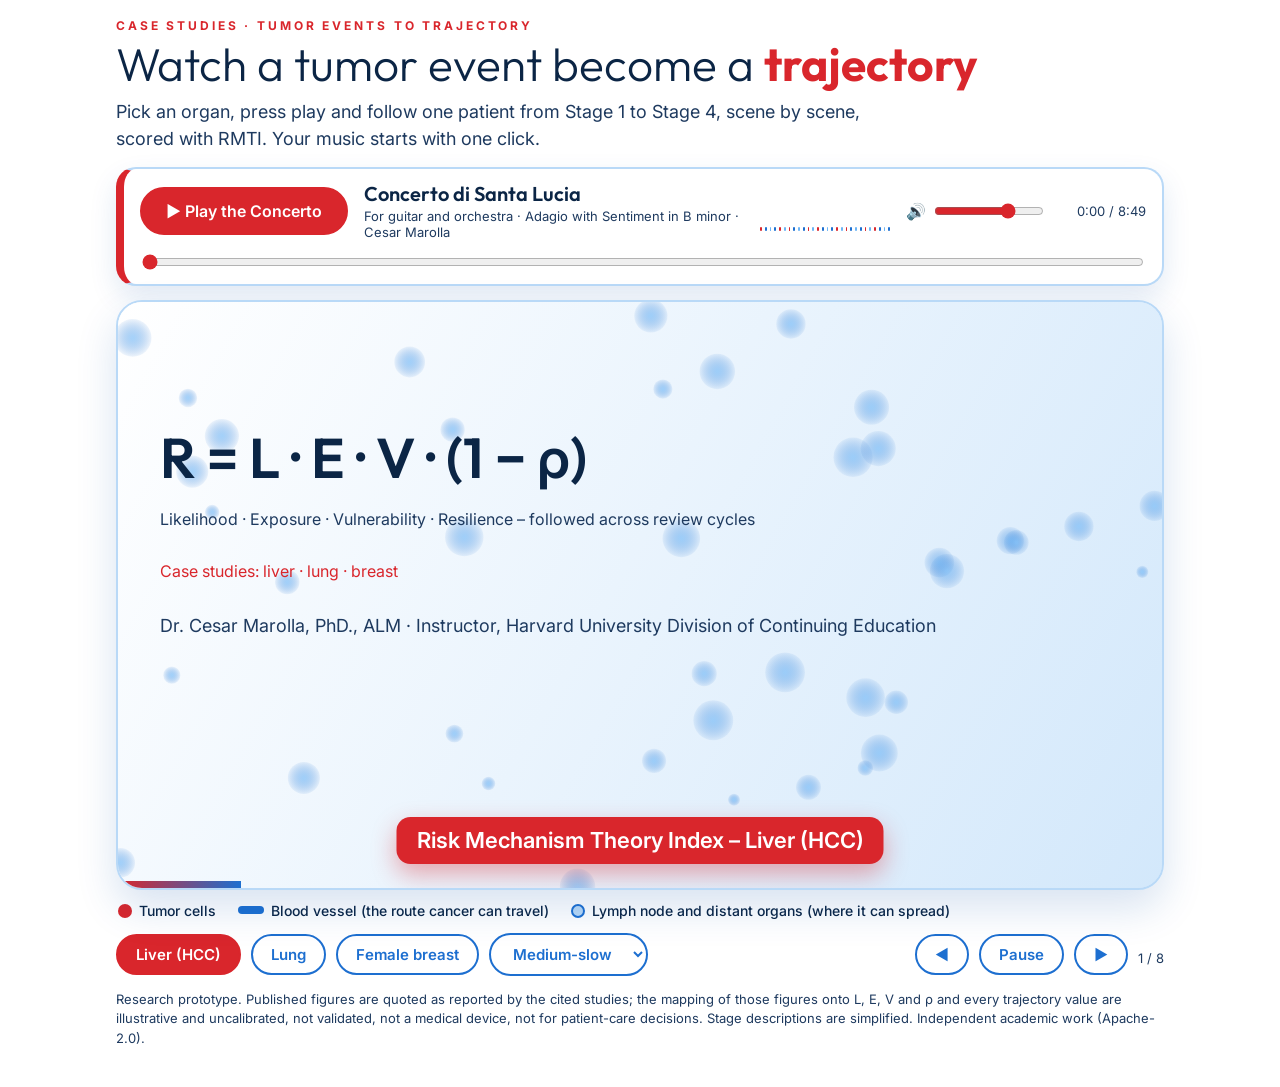
==== commit 22095bc3: "Vivid red / light-blue / white redesign: fixed hero overlap, styled sidebar, Infor-style layout, ani" ====
--- a/animation/index.html
+++ b/animation/index.html
@@ -1,107 +1,142 @@
-<!DOCTYPE html>
-<html lang="en"><head><meta charset="utf-8">
-<meta name="viewport" content="width=device-width, initial-scale=1">
-<title>RMTI – tumor events to trajectory: liver, lung, breast</title>
-<style>
-:root{color-scheme:dark;--bg:#0a0f18;--ink:#e8edf2;--mut:#98a4b3;--amb:#f0b45a;--red:#e0583f;--blu:#5aa9e6;--line:#26334a}
-*{box-sizing:border-box}
-body{margin:0;background:var(--bg);color:var(--ink);font-family:system-ui,-apple-system,'Segoe UI',Roboto,Arial,sans-serif;padding:env(safe-area-inset-top,0) 0 env(safe-area-inset-bottom,0)}
-.w{max-width:980px;margin:0 auto;padding:14px}
-h1{font:300 clamp(18px,3.6vw,26px) system-ui;margin:0 0 8px}
-#st{position:relative;aspect-ratio:16/9;min-height:300px;background:#05080e;border-radius:6px;overflow:hidden;border:1px solid var(--line)}
-canvas{position:absolute;inset:0;width:100%;height:100%}
-#ov{position:absolute;inset:0;padding:3.5% 5% 17%;display:flex;flex-direction:column;justify-content:center}
-#cap{position:absolute;left:50%;bottom:8%;transform:translateX(-50%);background:rgba(10,10,10,.85);padding:3px 10px;font-size:clamp(12px,2.2vw,21px);text-align:center;width:max-content;max-width:92%}
-#bar{position:absolute;left:0;bottom:0;height:4px;background:var(--amb);width:0}
-.ctl{display:flex;flex-wrap:wrap;gap:8px;align-items:center;margin:10px 0}
-button,select{background:#141c2b;color:var(--ink);border:1px solid var(--line);border-radius:6px;padding:7px 12px;font-size:14px;cursor:pointer}
-button.on{border-color:var(--amb);color:var(--amb)}
-.big{font-size:clamp(24px,5.5vw,52px);font-weight:300}
-.row{display:flex;align-items:center;gap:10px;margin:5px 0;font-size:clamp(11px,1.9vw,16px)}
-.row b{width:34%;flex:none;font-weight:500}.row .tr{width:26%;flex:none}
-.tr{height:12px;background:#141c2b;border-radius:6px;overflow:hidden}.tr i{display:block;height:100%;width:0}
-.ev{display:flex;gap:6px;flex-wrap:wrap}.ev span{padding:5px 10px;border:1px solid var(--line);border-radius:14px;font-size:clamp(11px,1.8vw,15px);color:var(--mut);transition:.4s}
-.ev span.on{color:#fff;border-color:var(--red);background:rgba(224,88,63,.22)}
-.card{background:rgba(20,28,43,.92);border:1px solid var(--line);border-radius:10px;padding:14px 16px;font-size:clamp(12px,2vw,17px);line-height:1.5}
-.card h3{margin:0 0 4px;color:var(--amb);font-size:clamp(14px,2.3vw,20px);font-weight:500}.card li{margin:4px 0;opacity:0;transition:.6s}.card li.on{opacity:1}.card ul{margin:8px 0 0;padding-left:18px}
-.cards{display:grid;grid-template-columns:repeat(auto-fit,minmax(150px,1fr));gap:8px}.cards div{background:rgba(20,28,43,.92);border:1px solid var(--line);border-radius:8px;padding:10px;font-size:clamp(11px,1.7vw,14px);opacity:0;transition:.6s}
-.cards div.on{opacity:1}.cards h3{margin:0 0 4px;color:var(--amb);font-size:clamp(13px,2vw,17px)}
-.note{color:var(--mut);font-size:12px;margin-top:8px}svg text{fill:var(--mut);font-size:11px}
-</style></head><body><div class="w">
-<h1>RMTI – from tumor events to trajectory</h1>
-<div id="st"><canvas id="cv"></canvas><div id="ov"></div><div id="cap"></div><div id="bar"></div></div>
-<div class="ctl"><button data-o="liver" class="on">Liver (HCC)</button><button data-o="lung">Lung</button><button data-o="breast">Female breast</button>
-<select id="sp" aria-label="Pace"><option value="1.4">Slow</option><option value="1" selected>Medium-slow</option><option value=".7">Medium</option></select><button id="snd" title="Narration in Dr. Marolla’s voice with Adagio over the Rainbow">🔊 Sound on</button>
-<span style="flex:1"></span><button id="pv">◀</button><button id="pp">Pause</button><button id="nx">▶</button><span id="sc" class="note"></span></div>
-<p class="note">Research prototype. Published figures are quoted as reported by the cited studies; the mapping of those figures onto L, E, V and ρ and every trajectory value are illustrative and uncalibrated, not validated, not a medical device, not for patient-care decisions. Stage descriptions are simplified. Independent academic work (Apache-2.0).</p>
-</div>
-<script>
-const O={
-liver:{n:'Liver (HCC)',met:['Lung','Bone'],L:.30,E:.65,V:[.52,.42,.36,.30],r:[.20,.35,.50,.58],
-st:['Stage 1 – single small tumor, no vessel invasion or spread; surgery, ablation or transplant possible','Stage 2 – single tumor involving blood vessels, or several small tumors confined to the liver','Stage 3 – larger or multiple tumors, or major portal/hepatic vein invasion; regional lymph nodes may be involved','Stage 4 – distant spread (lungs, bones, distant nodes); systemic therapy, immunotherapy or palliative care'],
-cs:{a:'Lau-Min KS et al. JAMA Netw Open 2025;8(12):e2551665',n:'4198 patients on systemic therapy for HCC (Flatiron database, 2011–2023)',f:['Median overall survival 8.1 months; median progression-free survival 3.9 months','Only 20.7% received second-line systemic therapy','Liver function matters: ALBI grade 3 vs 1, OS HR 2.65; atezolizumab-bevacizumab vs sorafenib, PFS HR 0.84']},
-an:[['V','Liver function (ALBI grade 3 vs 1): OS HR 2.65'],['E','Concomitant liver disease documented in 75.6%'],['ρ','Second-line therapy delivered to 20.7%']]},
-lung:{n:'Lung',met:['Brain','Bone'],L:.35,E:.70,V:[.50,.46,.40,.36],r:[.20,.30,.42,.50],
-st:['Stage 1 – small tumor confined to the lung, no lymph-node spread','Stage 2 – larger tumor and/or nearby lymph-node involvement','Stage 3 – spread to central chest lymph nodes or adjacent structures','Stage 4 – distant metastasis (for example brain, bone, liver, other lung)'],
-cs:{a:'Sabakhtarishvili G et al. JTO Clin Res Rep 2025;6:100899',n:'3647 low-dose CT screening participants, 13% Black (one US center, 2021–2023)',f:['Lung cancer found in 3.4% of Black and 3.7% of White participants within 2 years','Stage 4 at diagnosis, screened vs usual care: 13% vs 44% (Black), 13% vs 35% (White)','Lung-RADS 4 results: 5.2% vs 4.1% (p = 0.32)']},
-an:[['E','Smoking: mean 37.7 (Black) vs 41.8 (White) pack-years'],['L','Cancer found in 3.4–3.7% within 2 years of first scan'],['ρ','Screening delivered: stage 4 at diagnosis 13% vs 35–44% usual care']]},
-breast:{n:'Female breast',met:['Bone','Liver'],L:.25,E:.60,V:[.48,.44,.38,.34],r:[.25,.35,.45,.55],
-st:['Stage 1 – small invasive tumor, lymph nodes clear or minimally involved','Stage 2 – larger tumor and/or axillary lymph-node involvement','Stage 3 – extensive nodal disease or chest-wall/skin involvement','Stage 4 – distant metastasis (for example bone, liver, lung, brain)'],
-cs:{a:'O’Shaughnessy J et al. Breast Cancer Res Treat 2026;219:19',n:'5041 women with HR+/HER2− metastatic breast cancer after endocrine therapy (Flatiron, 2015–2024)',f:['Median real-world OS 13.5 months from first post-endocrine chemotherapy; 10.7, 8.5, 7.5, 7.4 months at lines 2–5','30% died before receiving a second-line regimen','Died vs alive: ECOG 2+ 24% vs 12%; liver metastases 59% vs 50%']},
-an:[['L','84% had prior CDK4/6 inhibitor; time to next treatment or death 5.1 → 3.3 months by line 5'],['V','ECOG 2+ 24% vs 12%; 3+ metastatic sites 45% vs 38% (died vs alive)'],['ρ','30% died before second line; rwOS 13.5 → 7.4 months by line 5']]}};
-const B=[0,.05,.15,.35,.60,1],band=R=>B.findIndex((b,i)=>R<B[i+1])+1,Rt=(o,i)=>o.L*o.E*o.V[i]*(1-o.r[i]),f3=x=>x.toFixed(3);
-let k='liver',o=O[k],s=0,t0=performance.now(),pause=false,P=0,spd=1;
-const ov=document.getElementById('ov'),cap=document.getElementById('cap'),bar=document.getElementById('bar'),cv=document.getElementById('cv'),x=cv.getContext('2d');
-const $=id=>document.getElementById(id);
-const S=[
-{d:16,c:()=>'Risk Mechanism Theory Index – '+o.n,h:()=>`<div class="big">R = L · E · V · (1 − ρ)</div><p style="color:var(--mut)">Likelihood · Exposure · Vulnerability · Resilience – followed across review cycles</p><p style="color:var(--amb)">Case studies: liver · lung · breast</p><p style="color:var(--mut);font-size:clamp(12px,1.9vw,16px)">Dr. Cesar Marolla, PhD., ALM · Instructor, Harvard University Division of Continuing Education</p>`},
-{d:16,c:()=>'Published case study – '+o.cs.a,h:()=>`<div class="card"><h3>${o.cs.a}</h3>${o.cs.n}<ul>${o.cs.f.map((t,i)=>`<li id="f${i}">${t}</li>`).join('')}</ul></div>`,u:p=>o.cs.f.forEach((t,i)=>$('f'+i).classList.toggle('on',p>.12+i*.25))},
-{d:28,tum:1,c:p=>o.st[Math.min(3,p*4|0)],h:()=>`<div class="ev" style="margin-bottom:auto">${[1,2,3,4].map((n,i)=>`<span id="e${i}">Stage ${n}</span>`).join('')}</div>`,u:p=>[0,1,2,3].forEach(i=>$('e'+i).classList.toggle('on',i===Math.min(3,p*4|0)))},
-{d:14,c:()=>'Data assessing – published anchors feed L, E, V, ρ',h:()=>`<div style="color:var(--amb);font-size:12px;margin-bottom:6px">Illustrative mapping – not calibrated</div>`+[['L  likelihood',o.L,'--blu'],['E  exposure',o.E,'--blu'],['V  vulnerability',o.V[0],'--red'],['ρ  resilience',o.r[0],'--amb']].map((r,i)=>`<div class="row"><b>${r[0]}</b><div class="tr"><i id="g${i}" style="background:var(${r[2]})"></i></div><span>${r[1].toFixed(2)}</span></div>`).join('')+`<div class="card" style="margin-top:8px">${o.an.map(a=>`<div><b style="color:var(--amb)">${a[0]}</b> ← ${a[1]}</div>`).join('')}</div>`,u:p=>[o.L,o.E,o.V[0],o.r[0]].forEach((v,i)=>$('g'+i).style.width=Math.min(1,p*1.8)*v*100+'%')},
-{d:14,c:()=>'RMTI formula analytics',h:()=>`<div class="big" style="font-size:clamp(18px,4vw,36px)">${o.L.toFixed(2)} × ${o.E.toFixed(2)} × ${o.V[0].toFixed(2)} × (1 − ${o.r[0].toFixed(2)})</div><div class="big" id="rv" style="color:var(--amb)"></div><svg viewBox="0 0 600 50" width="100%"><rect x="0" y="14" width="600" height="14" fill="#141c2b"/>${B.slice(1,-1).map(b=>`<line x1="${b*600}" x2="${b*600}" y1="8" y2="34" stroke="#98a4b3"/><text x="${b*600-10}" y="46">${b}</text>`).join('')}<circle id="mk" cx="0" cy="21" r="8" fill="#e0583f"/></svg><div class="note" id="bd"></div>`,u:p=>{const R=Rt(o,0)*Math.min(1,p*1.6);$('rv').textContent='R = '+f3(R);$('mk').setAttribute('cx',R*600);$('bd').textContent='Fixed five-band scale (0 · 0.05 · 0.15 · 0.35 · 0.60 · 1.0): band '+band(R)+'  ·  EAL = L · C · (1 − ρ) adds the loss layer'}},
-{d:18,c:()=>'Trajectory – V(t) and ρ(t) across review cycles',h:()=>`<svg viewBox="0 0 600 230" width="100%"><line x1="40" y1="200" x2="580" y2="200" stroke="#26334a"/><polyline id="pl" fill="none" stroke="#f0b45a" stroke-width="3"/><g id="pt"></g>${[0,1,2,3].map(i=>`<text x="${68+i*150}" y="218">cycle ${i}</text>`).join('')}<text x="40" y="14">R(t)</text></svg><div class="note" id="tn"></div>`,u:p=>{const n=Math.min(4,Math.floor(p*5)+1),X=i=>90+i*150,Y=i=>200-Rt(o,i)/0.12*180;let a='',g='';for(let i=0;i<n;i++){a+=X(i)+','+Y(i)+' ';g+=`<circle cx="${X(i)}" cy="${Y(i)}" r="6" fill="#e0583f"/><text x="${X(i)-20}" y="${Y(i)-12}">${f3(Rt(o,i))}</text>`}$('pl').setAttribute('points',a);$('pt').innerHTML=g;$('tn').textContent='Synthetic example: V '+o.V[0]+' → '+o.V[3]+', ρ '+o.r[0]+' → '+o.r[3]+'; R moves from band '+band(Rt(o,0))+' to band '+band(Rt(o,3))+'.'}},
-{d:16,c:()=>'What RMTI quantifies, assesses and helps manage',h:()=>`<div class="cards"><div><h3>Quantify</h3>One score R and an Expected Annual Loss index from L, E, V, ρ.</div><div><h3>Assess</h3>Fixed bands and a surveillance-posture reading for a clinical team to discuss.</div><div><h3>Track</h3>V(t) and ρ(t) each cycle: is risk drifting, or is delivery closing the gap?</div><div><h3>Manage</h3>Shows which driver (vulnerability or delivery) to work on; treatment decisions stay with clinicians.</div></div>`,u:p=>document.querySelectorAll('.cards div').forEach((d,i)=>d.classList.toggle('on',p>.08+i*.2))},
-{d:12,c:()=>'Research prototype – not validated',h:()=>`<div style="font-size:clamp(13px,2.2vw,20px);line-height:1.6">Parameters (α, β, κ·H, λ, anchors) are uncalibrated placeholders.<br>Published figures belong to the cited studies; RMTI mappings are illustrative.<br>Open question: does trajectory add information beyond a well-measured current level?</div>`}];
-const rn=i=>{const v=Math.sin(i*127.1)*43758.5;return v-Math.floor(v)};
-function blob(cx,cy,n,R,sd,r){for(let i=0;i<n;i++){const a=rn(sd+i)*6.28,d=Math.sqrt(rn(sd+i+99))*R;x.fillStyle=`rgba(${205+rn(i)*40|0},${70+rn(i+5)*40|0},50,.85)`;x.beginPath();x.arc(cx+Math.cos(a)*d,cy+Math.sin(a)*d,r,0,7);x.fill()}}
-function flow(ax,ay,bx,by,n,q,r){for(let i=0;i<n;i++){const t=(q*1.5+i/n)%1;x.fillStyle='rgba(240,120,90,.95)';x.beginPath();x.arc(ax+(bx-ax)*t,ay+(by-ay)*t+Math.sin(t*9+i)*6,r,0,7);x.fill()}}
-function tumor(W,H,st,q){const u=H/100;x.fillStyle='rgba(150,70,60,.35)';x.strokeStyle='rgba(220,150,130,.6)';x.beginPath();x.ellipse(W*.28,H*.45,W*.2,H*.28,0,0,7);x.fill();x.stroke();
-x.strokeStyle='rgba(120,160,230,.7)';x.lineWidth=5;x.beginPath();x.moveTo(W*.14,H*.64);x.lineTo(W*.4,H*.6);x.lineTo(W*.62,H*.45);x.stroke();x.lineWidth=1;
-x.fillStyle=st>=3?'rgba(224,88,63,.8)':st===2?`rgba(224,88,63,${.25+q*.55})`:'rgba(90,120,170,.5)';x.beginPath();x.arc(W*.56,H*.28,u*5,0,7);x.fill();
-const sites=[[W*.86,H*.24],[W*.86,H*.74]];x.fillStyle='rgba(90,120,170,.4)';sites.forEach((p,i)=>{x.beginPath();x.arc(p[0],p[1],u*9,0,7);x.fill();x.fillStyle='#98a4b3';x.font=u*3.2+'px system-ui';x.fillText(o.met[i],p[0]-u*5,p[1]+u*13);x.fillStyle='rgba(90,120,170,.4)'});
-x.fillStyle='#98a4b3';x.font=u*3.2+'px system-ui';x.fillText('Primary organ',W*.2,H*.8);x.fillText('Vessel',W*.2,H*.7);x.fillText('Lymph node',W*.5,H*.2);
-const tx=W*.25,ty=H*.42;
-if(st===0)blob(tx,ty,3+q*10|0,u*(5+q*4),1,u*1.1);
-else if(st===1){blob(tx,ty,18+q*22|0,u*(10+q*5),1,u*1.3);flow(tx,ty,W*.4,H*.6,8,q,u*.9)}
-else{blob(tx,ty,42,u*15,1,u*1.4);blob(W*.17,H*.55,10+(st===2?q*10:20)|0,u*6,50,u*1.2);blob(W*.36,H*.33,10+(st===2?q*10:20)|0,u*6,80,u*1.2);flow(tx,ty,W*.56,H*.28,9,q,u*.9);
-if(st===3){sites.forEach((p,i)=>{flow(W*.4,H*.6,p[0],p[1],9,q,u*.9);blob(p[0],p[1],q*16|0,u*7,200+i*40,u*1.2)})}}}
-function draw(p){const W=cv.width=cv.clientWidth,H=cv.height=cv.clientHeight;x.fillStyle='#0b1b2b';x.fillRect(0,0,W,H);
-cells.forEach(c=>{c.x=(c.x+c.vx+1)%1;c.y=(c.y+c.vy+1)%1;const g=x.createRadialGradient(c.x*W,c.y*H,1,c.x*W,c.y*H,c.r);g.addColorStop(0,'rgba(120,180,240,.4)');g.addColorStop(1,'rgba(40,90,170,.1)');x.fillStyle=g;x.beginPath();x.arc(c.x*W,c.y*H,c.r,0,7);x.fill()});
-if(S[s].tum){const i=Math.min(3,p*4|0);tumor(W,H,i,p*4-i)}}
-const cells=Array.from({length:40},()=>({x:Math.random(),y:Math.random(),r:6+Math.random()*14,vx:(Math.random()-.5)*.0003,vy:(Math.random()-.5)*.0003}));
-const dur=()=>S[s].d*1000*spd;
-function go(i){s=(i+S.length)%S.length;t0=performance.now();P=0;ov.innerHTML=S[s].h();$('sc').textContent=(s+1)+' / '+S.length}
-function setScene(i){s=i;ov.innerHTML=S[s].h();$('sc').textContent=(s+1)+' / '+S.length}
-document.querySelectorAll('[data-o]').forEach(b=>b.onclick=()=>{if(snd)sndOff();k=b.dataset.o;o=O[k];document.querySelectorAll('[data-o]').forEach(z=>z.classList.toggle('on',z===b));go(s)});
-$('sp').onchange=e=>{spd=+e.target.value;t0=performance.now()-P*dur()};
-$('pv').onclick=()=>{if(snd&&vOK)voice.currentTime=starts[(s+7)%8];else go(s-1)};$('nx').onclick=()=>{if(snd&&vOK)voice.currentTime=starts[(s+1)%8];else go(s+1)};
-$('pp').onclick=()=>{pause=!pause;$('pp').textContent=pause?'Play':'Pause';if(!pause)t0=performance.now()-P*dur();if(snd){[voice,bed].forEach(a=>{if(a){pause?a.pause():a.play().catch(()=>{})}})}};
-function loop(n){const vp=snd&&vOK&&starts&&!voice.paused&&!voice.ended;if(bed){const tg=vp?.14:(snd?.4:0);bed.volume=Math.max(0,Math.min(1,bed.volume+(tg-bed.volume)*.06))}if(vp){const t=voice.currentTime;let i=0;for(let j=0;j<8;j++)if(t>=starts[j])i=j;if(i!==s)setScene(i);const e=i<7?starts[i+1]:voice.duration;P=Math.max(0,Math.min(1,(t-starts[i])/Math.max(.5,e-starts[i])))}else if(!pause){P=Math.min(1,(n-t0)/dur());if(P>=1)go(s+1)}const c=S[s];cap.textContent=c.c(P);if(c.u)c.u(P);bar.style.width=P*100+'%';draw(P);requestAnimationFrame(loop)}
-
-const WORDS={"liver": [35, 38, 61, 29, 31, 39, 29, 27], "lung": [35, 36, 47, 26, 31, 39, 29, 27], "breast": [35, 39, 47, 28, 31, 39, 29, 27]},SB='/app/static/';
-let voice=null,bed=null,snd=false,vOK=false,starts=null,tj=null;
-function est(dur){const w=WORDS[k],tot=w.reduce((a,b)=>a+b,0);let c=0;return w.map(x=>{const t=(dur-.3)*c/tot;c+=x;return t})}
-function sndOff(){snd=false;vOK=false;starts=null;$('snd').textContent='\uD83D\uDD0A Sound on';$('snd').classList.remove('on');if(voice){voice.pause();voice=null}if(bed){bed.pause();bed=null}}
-function sndOn(){
- snd=true;$('snd').textContent='\uD83D\uDD07 Sound off';$('snd').classList.add('on');
- bed=new Audio(SB+'adagio_bed_134s.mp3');bed.loop=true;bed.volume=.4;bed.play().catch(()=>{});
- voice=new Audio(SB+'narration_'+k+'.mp3');vOK=false;starts=null;tj=null;
- voice.onloadedmetadata=()=>{vOK=true;starts=(tj&&tj.length===8)?tj:est(voice.duration)};
- voice.onended=()=>{if(bed){setTimeout(()=>{if(bed&&(!voice||voice.ended))bed.pause()},4000)}};
- voice.onerror=()=>{vOK=false};
- fetch(SB+'timing_'+k+'.json').then(r=>r.ok?r.json():null).then(j=>{tj=j;if(vOK&&j&&j.length===8)starts=j}).catch(()=>{});
- pause=false;$('pp').textContent='Pause';go(0);voice.play().catch(()=>{});
-}
-$('snd').onclick=()=>{snd?sndOff():sndOn()};
-go(0);requestAnimationFrame(loop);
-</script></body></html>
+<!DOCTYPE html>
+<html lang="en"><head><meta charset="utf-8">
+<meta name="viewport" content="width=device-width, initial-scale=1">
+<link href="https://fonts.googleapis.com/css2?family=Outfit:wght@300;400;600;700&family=Inter:wght@400;500;600;700&display=swap" rel="stylesheet">
+<title>RMTI – tumor events to trajectory: liver, lung, breast</title>
+<style>
+:root{color-scheme:light;--bg:#fff;--ink:#0b2545;--mut:#1e3a5f;--amb:#d9262c;--red:#d9262c;--redd:#b81e24;--blu:#1d6fd0;--bld:#0f4fa8;--lt:#6cb4f5;--sky:#eaf4ff;--sky2:#d3e8fb;--line:#b9d9f7}
+*{box-sizing:border-box}
+body{margin:0;background:#fff;color:var(--ink);font-family:Inter,system-ui,-apple-system,'Segoe UI',Roboto,Arial,sans-serif}
+.w{max-width:1080px;margin:0 auto;padding:18px 16px 26px}
+.eb{font-size:12px;font-weight:700;letter-spacing:.24em;color:var(--red)}
+h1{font:300 clamp(26px,4.6vw,46px)/1.1 Outfit,Inter,system-ui,sans-serif;margin:6px 0 8px;color:var(--ink)}
+h1 b{font-weight:700;color:var(--red)}
+.sub{margin:0 0 14px;font-size:clamp(14px,1.9vw,18px);line-height:1.55;color:var(--mut);max-width:70ch}
+#mus{display:flex;flex-wrap:wrap;align-items:center;gap:12px 16px;background:#fff;border:2px solid var(--line);border-left:8px solid var(--red);border-radius:20px;padding:12px 16px;margin:0 0 14px;box-shadow:0 12px 28px rgba(15,79,168,.12)}
+#mus .mi{flex:1 1 220px;min-width:200px}#mus .mi b{display:block;font:600 clamp(16px,2.2vw,20px) Outfit,Inter,sans-serif;color:var(--ink)}
+#mus .mi small{display:block;color:var(--mut);font-size:13px;margin-top:2px}
+#eqz{display:flex;align-items:flex-end;gap:3px;height:40px;width:130px}
+#eqz i{flex:1;height:10%;background:var(--red);border-radius:3px;transition:height .12s linear}#eqz i:nth-child(even){background:var(--blu)}#eqz i:nth-child(3n){background:var(--lt)}
+#mus .vl{display:flex;align-items:center;gap:6px;font-size:16px}
+input[type=range]{accent-color:var(--red);cursor:pointer}
+#vol{width:110px}#sk{flex:1 1 100%;order:9;width:100%}
+#tm{font-size:13px;color:var(--mut);min-width:84px;text-align:right}
+#st{position:relative;aspect-ratio:16/9;min-height:420px;background:linear-gradient(135deg,#fff,var(--sky2));border-radius:26px;overflow:hidden;border:2px solid var(--line);box-shadow:0 18px 40px rgba(15,79,168,.16)}
+canvas{position:absolute;inset:0;width:100%;height:100%}
+#ov{position:absolute;inset:0;padding:3% 4% 14%;display:flex;flex-direction:column;justify-content:center}
+#cap{position:absolute;left:50%;bottom:4%;transform:translateX(-50%);background:var(--red);color:#fff;font-weight:600;padding:9px 20px;border-radius:14px;font-size:clamp(14px,2.3vw,22px);line-height:1.35;text-align:center;width:max-content;max-width:92%;box-shadow:0 10px 24px rgba(217,38,44,.38)}
+#bar{position:absolute;left:0;bottom:0;height:7px;background:linear-gradient(90deg,var(--red),var(--blu));width:0}
+.leg{display:flex;flex-wrap:wrap;gap:8px 22px;margin:12px 2px 0;font-size:14px;font-weight:500;color:var(--ink)}
+.leg i{display:inline-block;vertical-align:-2px;margin-right:7px}.leg .r{width:14px;height:14px;border-radius:50%;background:var(--red)}.leg .v{width:26px;height:8px;border-radius:5px;background:var(--blu);vertical-align:2px}.leg .n{width:14px;height:14px;border-radius:50%;background:var(--line);border:2px solid var(--blu)}
+.ctl{display:flex;flex-wrap:wrap;gap:10px;align-items:center;margin:14px 0}
+button,select{background:#fff;color:var(--blu);border:2px solid var(--blu);border-radius:999px;padding:9px 18px;font:600 15px Inter,system-ui,sans-serif;cursor:pointer;transition:transform .15s,box-shadow .15s,background .15s,color .15s}
+button:hover,select:hover{background:var(--blu);color:#fff;transform:translateY(-2px);box-shadow:0 10px 20px rgba(29,111,208,.3)}
+button.on{background:var(--red);border-color:var(--red);color:#fff}
+#mp{font-size:16px;padding:12px 24px}#mp.hot{background:var(--red);border-color:var(--red);color:#fff;animation:ring 1.8s infinite}#mp.on{background:var(--blu);border-color:var(--blu);color:#fff}
+@keyframes ring{0%{box-shadow:0 0 0 0 rgba(217,38,44,.55)}70%{box-shadow:0 0 0 16px rgba(217,38,44,0)}100%{box-shadow:0 0 0 0 rgba(217,38,44,0)}}
+.big{font:600 clamp(26px,5.6vw,56px) Outfit,Inter,sans-serif;color:var(--ink)}
+.row{display:flex;align-items:center;gap:12px;margin:7px 0;font-size:clamp(13px,2.2vw,19px);font-weight:500}
+.row b{width:34%;flex:none;font-weight:600}.row .tr{width:28%;flex:none}
+.tr{height:16px;background:var(--sky2);border-radius:8px;overflow:hidden}.tr i{display:block;height:100%;width:0;border-radius:8px}
+.ev{display:flex;gap:10px;flex-wrap:wrap}.ev span{padding:8px 18px;border:2px solid var(--line);border-radius:999px;font:600 clamp(13px,2.1vw,18px) Inter,sans-serif;color:var(--mut);background:#fff;transition:.4s}
+.ev span.on{color:#fff;border-color:var(--red);background:var(--red);transform:scale(1.08);box-shadow:0 8px 18px rgba(217,38,44,.35)}
+.card{background:#fff;border:2px solid var(--line);border-top:6px solid var(--red);border-radius:18px;padding:16px 20px;font-size:clamp(14px,2.3vw,20px);line-height:1.5;box-shadow:0 10px 24px rgba(15,79,168,.1)}
+.card h3{margin:0 0 4px;color:var(--red);font:600 clamp(16px,2.6vw,24px) Outfit,Inter,sans-serif}.card li{margin:6px 0;opacity:0;transition:.6s}.card li.on{opacity:1}.card ul{margin:10px 0 0;padding-left:20px}
+.cards{display:grid;grid-template-columns:repeat(auto-fit,minmax(170px,1fr));gap:12px}.cards div{background:#fff;border:2px solid var(--line);border-top:6px solid var(--blu);border-radius:16px;padding:14px;font-size:clamp(13px,1.9vw,17px);line-height:1.45;opacity:0;transition:.6s}
+.cards div:nth-child(odd){border-top-color:var(--red)}
+.cards div.on{opacity:1}.cards h3{margin:0 0 6px;color:var(--ink);font:600 clamp(16px,2.4vw,22px) Outfit,Inter,sans-serif}
+.note{color:var(--mut);font-size:13px;margin-top:8px;line-height:1.5}svg text{fill:var(--ink);font-size:14px;font-weight:600}
+@media (prefers-reduced-motion:reduce){*{animation:none !important;transition:none !important}}
+</style></head><body><div class="w">
+<div class="eb">CASE STUDIES · TUMOR EVENTS TO TRAJECTORY</div>
+<h1>Watch a tumor event become a <b>trajectory</b></h1>
+<p class="sub">Pick an organ, press play and follow one patient from Stage 1 to Stage 4, scene by scene, scored with RMTI. Your music starts with one click.</p>
+<div id="mus"><button id="mp" class="hot">&#9654; Play the Concerto</button>
+<div class="mi"><b>Concerto di Santa Lucia</b><small>For guitar and orchestra · Adagio with Sentiment in B minor · Cesar Marolla</small></div>
+<div id="eqz" aria-hidden="true"></div>
+<label class="vl">&#128266;<input id="vol" type="range" min="0" max="1" step=".05" value=".7" aria-label="Music volume"></label>
+<span id="tm">0:00 / 8:49</span>
+<input id="sk" type="range" min="0" max="1000" value="0" aria-label="Music position"></div>
+<div id="st"><canvas id="cv"></canvas><div id="ov"></div><div id="cap"></div><div id="bar"></div></div>
+<div class="leg"><span><i class="r"></i>Tumor cells</span><span><i class="v"></i>Blood vessel (the route cancer can travel)</span><span><i class="n"></i>Lymph node and distant organs (where it can spread)</span></div>
+<div class="ctl"><button data-o="liver" class="on">Liver (HCC)</button><button data-o="lung">Lung</button><button data-o="breast">Female breast</button>
+<select id="sp" aria-label="Pace"><option value="1.4">Slow</option><option value="1" selected>Medium-slow</option><option value=".7">Medium</option></select>
+<span style="flex:1"></span><button id="pv" aria-label="Previous scene">&#9664;</button><button id="pp">Pause</button><button id="nx" aria-label="Next scene">&#9654;</button><span id="sc" class="note"></span></div>
+<p class="note">Research prototype. Published figures are quoted as reported by the cited studies; the mapping of those figures onto L, E, V and ρ and every trajectory value are illustrative and uncalibrated, not validated, not a medical device, not for patient-care decisions. Stage descriptions are simplified. Independent academic work (Apache-2.0).</p>
+</div>
+<script>
+const O={
+liver:{n:'Liver (HCC)',met:['Lung','Bone'],L:.30,E:.65,V:[.52,.42,.36,.30],r:[.20,.35,.50,.58],
+st:['Stage 1 – single small tumor, no vessel invasion or spread; surgery, ablation or transplant possible','Stage 2 – single tumor involving blood vessels, or several small tumors confined to the liver','Stage 3 – larger or multiple tumors, or major portal/hepatic vein invasion; regional lymph nodes may be involved','Stage 4 – distant spread (lungs, bones, distant nodes); systemic therapy, immunotherapy or palliative care'],
+cs:{a:'Lau-Min KS et al. JAMA Netw Open 2025;8(12):e2551665',n:'4198 patients on systemic therapy for HCC (Flatiron database, 2011–2023)',f:['Median overall survival 8.1 months; median progression-free survival 3.9 months','Only 20.7% received second-line systemic therapy','Liver function matters: ALBI grade 3 vs 1, OS HR 2.65; atezolizumab-bevacizumab vs sorafenib, PFS HR 0.84']},
+an:[['V','Liver function (ALBI grade 3 vs 1): OS HR 2.65'],['E','Concomitant liver disease documented in 75.6%'],['ρ','Second-line therapy delivered to 20.7%']]},
+lung:{n:'Lung',met:['Brain','Bone'],L:.35,E:.70,V:[.50,.46,.40,.36],r:[.20,.30,.42,.50],
+st:['Stage 1 – small tumor confined to the lung, no lymph-node spread','Stage 2 – larger tumor and/or nearby lymph-node involvement','Stage 3 – spread to central chest lymph nodes or adjacent structures','Stage 4 – distant metastasis (for example brain, bone, liver, other lung)'],
+cs:{a:'Sabakhtarishvili G et al. JTO Clin Res Rep 2025;6:100899',n:'3647 low-dose CT screening participants, 13% Black (one US center, 2021–2023)',f:['Lung cancer found in 3.4% of Black and 3.7% of White participants within 2 years','Stage 4 at diagnosis, screened vs usual care: 13% vs 44% (Black), 13% vs 35% (White)','Lung-RADS 4 results: 5.2% vs 4.1% (p = 0.32)']},
+an:[['E','Smoking: mean 37.7 (Black) vs 41.8 (White) pack-years'],['L','Cancer found in 3.4–3.7% within 2 years of first scan'],['ρ','Screening delivered: stage 4 at diagnosis 13% vs 35–44% usual care']]},
+breast:{n:'Female breast',met:['Bone','Liver'],L:.25,E:.60,V:[.48,.44,.38,.34],r:[.25,.35,.45,.55],
+st:['Stage 1 – small invasive tumor, lymph nodes clear or minimally involved','Stage 2 – larger tumor and/or axillary lymph-node involvement','Stage 3 – extensive nodal disease or chest-wall/skin involvement','Stage 4 – distant metastasis (for example bone, liver, lung, brain)'],
+cs:{a:'O’Shaughnessy J et al. Breast Cancer Res Treat 2026;219:19',n:'5041 women with HR+/HER2− metastatic breast cancer after endocrine therapy (Flatiron, 2015–2024)',f:['Median real-world OS 13.5 months from first post-endocrine chemotherapy; 10.7, 8.5, 7.5, 7.4 months at lines 2–5','30% died before receiving a second-line regimen','Died vs alive: ECOG 2+ 24% vs 12%; liver metastases 59% vs 50%']},
+an:[['L','84% had prior CDK4/6 inhibitor; time to next treatment or death 5.1 → 3.3 months by line 5'],['V','ECOG 2+ 24% vs 12%; 3+ metastatic sites 45% vs 38% (died vs alive)'],['ρ','30% died before second line; rwOS 13.5 → 7.4 months by line 5']]}};
+const B=[0,.05,.15,.35,.60,1],band=R=>B.findIndex((b,i)=>R<B[i+1])+1,Rt=(o,i)=>o.L*o.E*o.V[i]*(1-o.r[i]),f3=x=>x.toFixed(3);
+let k='liver',o=O[k],s=0,t0=performance.now(),pause=false,P=0,spd=1;
+const ov=document.getElementById('ov'),cap=document.getElementById('cap'),bar=document.getElementById('bar'),cv=document.getElementById('cv'),x=cv.getContext('2d');
+const $=id=>document.getElementById(id);
+const S=[
+{d:16,c:()=>'Risk Mechanism Theory Index – '+o.n,h:()=>`<div class="big">R = L · E · V · (1 − ρ)</div><p style="color:var(--mut)">Likelihood · Exposure · Vulnerability · Resilience – followed across review cycles</p><p style="color:var(--amb)">Case studies: liver · lung · breast</p><p style="color:var(--mut);font-size:clamp(13px,2vw,18px)">Dr. Cesar Marolla, PhD., ALM · Instructor, Harvard University Division of Continuing Education</p>`},
+{d:16,c:()=>'Published case study – '+o.cs.a,h:()=>`<div class="card"><h3>${o.cs.a}</h3>${o.cs.n}<ul>${o.cs.f.map((t,i)=>`<li id="f${i}">${t}</li>`).join('')}</ul></div>`,u:p=>o.cs.f.forEach((t,i)=>$('f'+i).classList.toggle('on',p>.12+i*.25))},
+{d:28,tum:1,c:p=>o.st[Math.min(3,p*4|0)],h:()=>`<div class="ev" style="margin-bottom:auto">${[1,2,3,4].map((n,i)=>`<span id="e${i}">Stage ${n}</span>`).join('')}</div>`,u:p=>[0,1,2,3].forEach(i=>$('e'+i).classList.toggle('on',i===Math.min(3,p*4|0)))},
+{d:14,c:()=>'Data assessing – published anchors feed L, E, V, ρ',h:()=>`<div style="color:var(--red);font-weight:600;font-size:clamp(12px,1.8vw,16px);margin-bottom:6px">Illustrative mapping – not calibrated</div>`+[['L  likelihood',o.L,'--blu'],['E  exposure',o.E,'--blu'],['V  vulnerability',o.V[0],'--red'],['ρ  resilience',o.r[0],'--lt']].map((r,i)=>`<div class="row"><b>${r[0]}</b><div class="tr"><i id="g${i}" style="background:var(${r[2]})"></i></div><span>${r[1].toFixed(2)}</span></div>`).join('')+`<div class="card" style="margin-top:8px">${o.an.map(a=>`<div><b style="color:var(--amb)">${a[0]}</b> ← ${a[1]}</div>`).join('')}</div>`,u:p=>[o.L,o.E,o.V[0],o.r[0]].forEach((v,i)=>$('g'+i).style.width=Math.min(1,p*1.8)*v*100+'%')},
+{d:14,c:()=>'RMTI formula analytics',h:()=>`<div class="big" style="font-size:clamp(18px,4vw,36px)">${o.L.toFixed(2)} × ${o.E.toFixed(2)} × ${o.V[0].toFixed(2)} × (1 − ${o.r[0].toFixed(2)})</div><div class="big" id="rv" style="color:var(--amb)"></div><svg viewBox="0 0 600 50" width="100%"><rect x="0" y="14" width="600" height="14" rx="7" fill="#d3e8fb"/>${B.slice(1,-1).map(b=>`<line x1="${b*600}" x2="${b*600}" y1="8" y2="34" stroke="#1e3a5f"/><text x="${b*600-10}" y="46">${b}</text>`).join('')}<circle id="mk" cx="0" cy="21" r="8" fill="#d9262c"/></svg><div class="note" id="bd"></div>`,u:p=>{const R=Rt(o,0)*Math.min(1,p*1.6);$('rv').textContent='R = '+f3(R);$('mk').setAttribute('cx',R*600);$('bd').textContent='Fixed five-band scale (0 · 0.05 · 0.15 · 0.35 · 0.60 · 1.0): band '+band(R)+'  ·  EAL = L · C · (1 − ρ) adds the loss layer'}},
+{d:18,c:()=>'Trajectory – V(t) and ρ(t) across review cycles',h:()=>`<svg viewBox="0 0 600 230" width="100%"><line x1="40" y1="200" x2="580" y2="200" stroke="#b9d9f7"/><polyline id="pl" fill="none" stroke="#d9262c" stroke-width="5" stroke-linecap="round"/><g id="pt"></g>${[0,1,2,3].map(i=>`<text x="${68+i*150}" y="218">cycle ${i}</text>`).join('')}<text x="40" y="14">R(t)</text></svg><div class="note" id="tn"></div>`,u:p=>{const n=Math.min(4,Math.floor(p*5)+1),X=i=>90+i*150,Y=i=>200-Rt(o,i)/0.12*180;let a='',g='';for(let i=0;i<n;i++){a+=X(i)+','+Y(i)+' ';g+=`<circle cx="${X(i)}" cy="${Y(i)}" r="6" fill="#d9262c"/><text x="${X(i)-20}" y="${Y(i)-12}">${f3(Rt(o,i))}</text>`}$('pl').setAttribute('points',a);$('pt').innerHTML=g;$('tn').textContent='Synthetic example: V '+o.V[0]+' → '+o.V[3]+', ρ '+o.r[0]+' → '+o.r[3]+'; R moves from band '+band(Rt(o,0))+' to band '+band(Rt(o,3))+'.'}},
+{d:16,c:()=>'What RMTI quantifies, assesses and helps manage',h:()=>`<div class="cards"><div><h3>Quantify</h3>One score R and an Expected Annual Loss index from L, E, V, ρ.</div><div><h3>Assess</h3>Fixed bands and a surveillance-posture reading for a clinical team to discuss.</div><div><h3>Track</h3>V(t) and ρ(t) each cycle: is risk drifting, or is delivery closing the gap?</div><div><h3>Manage</h3>Shows which driver (vulnerability or delivery) to work on; treatment decisions stay with clinicians.</div></div>`,u:p=>document.querySelectorAll('.cards div').forEach((d,i)=>d.classList.toggle('on',p>.08+i*.2))},
+{d:12,c:()=>'Research prototype – not validated',h:()=>`<div style="font-size:clamp(13px,2.2vw,20px);line-height:1.6">Parameters (α, β, κ·H, λ, anchors) are uncalibrated placeholders.<br>Published figures belong to the cited studies; RMTI mappings are illustrative.<br>Open question: does trajectory add information beyond a well-measured current level?</div>`}];
+const rn=i=>{const v=Math.sin(i*127.1)*43758.5;return v-Math.floor(v)};
+function blob(cx,cy,n,R,sd,r){for(let i=0;i<n;i++){const a=rn(sd+i)*6.28,d=Math.sqrt(rn(sd+i+99))*R;x.fillStyle=`rgba(${200+rn(i)*50|0},${28+rn(i+5)*30|0},${40+rn(i+9)*30|0},.95)`;x.beginPath();x.arc(cx+Math.cos(a)*d,cy+Math.sin(a)*d,r,0,7);x.fill()}}
+function flow(ax,ay,bx,by,n,q,r){for(let i=0;i<n;i++){const t=(q*1.5+i/n)%1;x.fillStyle='#ff6b73';x.beginPath();x.arc(ax+(bx-ax)*t,ay+(by-ay)*t+Math.sin(t*9+i)*6,r,0,7);x.fill()}}
+function tumor(W,H,st,q){const u=H/100;x.fillStyle='#ffe3e4';x.strokeStyle='#d9262c';x.lineWidth=3;x.beginPath();x.ellipse(W*.28,H*.45,W*.2,H*.28,0,0,7);x.fill();x.stroke();
+x.strokeStyle='#1d6fd0';x.lineWidth=11;x.lineCap='round';x.beginPath();x.moveTo(W*.14,H*.64);x.lineTo(W*.4,H*.6);x.lineTo(W*.62,H*.45);x.stroke();x.lineWidth=1;
+x.fillStyle=st>=3?'rgba(217,38,44,.8)':st===2?`rgba(217,38,44,${.25+q*.55})`:'#6cb4f5';x.beginPath();x.arc(W*.56,H*.28,u*5,0,7);x.fill();
+const sites=[[W*.86,H*.22],[W*.86,H*.58]];x.fillStyle='#b9d9f7';sites.forEach((p,i)=>{x.beginPath();x.arc(p[0],p[1],u*9,0,7);x.fill();x.fillStyle='#0b2545';x.font='700 '+u*3.9+'px Inter,system-ui,sans-serif';x.fillText(o.met[i],p[0]-u*5,p[1]+u*13);x.fillStyle='#b9d9f7'});
+x.fillStyle='#0b2545';x.font='700 '+u*3.9+'px Inter,system-ui,sans-serif';x.fillText('Primary organ',W*.2,H*.8);x.fillText('Vessel',W*.2,H*.7);x.fillText('Lymph node',W*.5,H*.2);
+const tx=W*.25,ty=H*.42;
+if(st===0)blob(tx,ty,3+q*10|0,u*(5+q*4),1,u*1.1);
+else if(st===1){blob(tx,ty,18+q*22|0,u*(10+q*5),1,u*1.3);flow(tx,ty,W*.4,H*.6,8,q,u*.9)}
+else{blob(tx,ty,42,u*15,1,u*1.4);blob(W*.17,H*.55,10+(st===2?q*10:20)|0,u*6,50,u*1.2);blob(W*.36,H*.33,10+(st===2?q*10:20)|0,u*6,80,u*1.2);flow(tx,ty,W*.56,H*.28,9,q,u*.9);
+if(st===3){sites.forEach((p,i)=>{flow(W*.4,H*.6,p[0],p[1],9,q,u*.9);blob(p[0],p[1],q*16|0,u*7,200+i*40,u*1.2)})}}}
+function draw(p){const W=cv.width=cv.clientWidth,H=cv.height=cv.clientHeight;const bg=x.createLinearGradient(0,0,W,H);bg.addColorStop(0,'#ffffff');bg.addColorStop(1,'#d3e8fb');x.fillStyle=bg;x.fillRect(0,0,W,H);
+cells.forEach(c=>{c.x=(c.x+c.vx+1)%1;c.y=(c.y+c.vy+1)%1;const g=x.createRadialGradient(c.x*W,c.y*H,1,c.x*W,c.y*H,c.r*(1+beat*.18));g.addColorStop(0,'rgba(108,180,245,.6)');g.addColorStop(1,'rgba(29,111,208,.07)');x.fillStyle=g;x.beginPath();x.arc(c.x*W,c.y*H,c.r*(1+beat*.18),0,7);x.fill()});
+if(S[s].tum){const i=Math.min(3,p*4|0);tumor(W,H,i,p*4-i)}}
+const cells=Array.from({length:40},()=>({x:Math.random(),y:Math.random(),r:6+Math.random()*14,vx:(Math.random()-.5)*.0003,vy:(Math.random()-.5)*.0003}));
+const dur=()=>S[s].d*1000*spd;
+function go(i){s=(i+S.length)%S.length;t0=performance.now();P=0;ov.innerHTML=S[s].h();$('sc').textContent=(s+1)+' / '+S.length}
+function setScene(i){s=i;ov.innerHTML=S[s].h();$('sc').textContent=(s+1)+' / '+S.length}
+document.querySelectorAll('[data-o]').forEach(b=>b.onclick=()=>{if(snd)voiceStop();k=b.dataset.o;o=O[k];document.querySelectorAll('[data-o]').forEach(z=>z.classList.toggle('on',z===b));go(s)});
+$('sp').onchange=e=>{spd=+e.target.value;t0=performance.now()-P*dur()};
+$('pv').onclick=()=>{if(snd&&vOK)voice.currentTime=starts[(s+7)%8];else go(s-1)};$('nx').onclick=()=>{if(snd&&vOK)voice.currentTime=starts[(s+1)%8];else go(s+1)};
+$('pp').onclick=()=>{pause=!pause;$('pp').textContent=pause?'Play':'Pause';if(!pause)t0=performance.now()-P*dur();if(snd){[voice,music].forEach(a=>{if(a){pause?a.pause():a.play().catch(()=>{})}})}};
+function loop(n){const vp=snd&&vOK&&starts&&voice&&!voice.paused&&!voice.ended;if(music&&snd){const tg=vp?vol*.3:vol;music.volume=Math.max(0,Math.min(1,music.volume+(tg-music.volume)*.06));if(music.duration&&!seeking){tm.textContent=fmt(music.currentTime)+' / '+fmt(music.duration);sk.value=music.currentTime/music.duration*1000}}const live=snd&&!pause;beat=live?.5+.5*Math.sin(n/520):0;eq.forEach((e,i)=>{e.style.height=(live?16+84*Math.abs(Math.sin(n/260+i*.7)*Math.cos(n/410+i*1.3)):10)+'%'});if(vp){const t=voice.currentTime;let i=0;for(let j=0;j<8;j++)if(t>=starts[j])i=j;if(i!==s)setScene(i);const e=i<7?starts[i+1]:voice.duration;P=Math.max(0,Math.min(1,(t-starts[i])/Math.max(.5,e-starts[i])))}else if(!pause){P=Math.min(1,(n-t0)/dur());if(P>=1)go(s+1)}const c=S[s];cap.textContent=c.c(P);if(c.u)c.u(P);bar.style.width=P*100+'%';draw(P);requestAnimationFrame(loop)}
+
+const WORDS={"liver": [35, 38, 61, 29, 31, 39, 29, 27], "lung": [35, 36, 47, 26, 31, 39, 29, 27], "breast": [35, 39, 47, 28, 31, 39, 29, 27]},SB='/app/static/';
+let voice=null,music=null,snd=false,vOK=false,starts=null,tj=null,vol=.7,started=false,seeking=false,beat=0;
+const mp=$('mp'),volEl=$('vol'),sk=$('sk'),tm=$('tm'),eqz=$('eqz');
+for(let i=0;i<28;i++)eqz.appendChild(document.createElement('i'));
+const eq=[...eqz.children];
+function est(dur){const w=WORDS[k],tot=w.reduce((a,b)=>a+b,0);let c=0;return w.map(x=>{const t=(dur-.3)*c/tot;c+=x;return t})}
+function fmt(t){t=Math.max(0,t|0);return (t/60|0)+':'+String(t%60).padStart(2,'0')}
+function getMusic(){if(!music){music=new Audio(SB+'concerto_santa_lucia.mp3');music.loop=true;music.preload='auto';music.volume=vol;
+ music.onerror=()=>{snd=false;mp.classList.remove('on');mp.classList.add('hot');mp.textContent='Music file not found: static/concerto_santa_lucia.mp3'}}return music}
+function setBtn(){mp.innerHTML=snd?'&#10074;&#10074; Pause the music':'&#9654; Play the Concerto';mp.classList.toggle('hot',!snd);mp.classList.toggle('on',snd)}
+function voiceStop(){vOK=false;starts=null;if(voice){voice.pause();voice=null}}
+function voiceStart(){voice=new Audio(SB+'narration_'+k+'.mp3');vOK=false;starts=null;tj=null;
+ voice.onloadedmetadata=()=>{vOK=true;starts=(tj&&tj.length===8)?tj:est(voice.duration)};voice.onerror=()=>{vOK=false};
+ fetch(SB+'timing_'+k+'.json').then(r=>r.ok?r.json():null).then(j=>{tj=j;if(vOK&&j&&j.length===8)starts=j}).catch(()=>{});voice.play().catch(()=>{})}
+function sndOff(){snd=false;voiceStop();if(music)music.pause();setBtn()}
+function sndOn(){snd=true;setBtn();const m=getMusic();m.volume=vol;m.play().catch(()=>{snd=false;setBtn()});
+ if(!started){started=true;pause=false;$('pp').textContent='Pause';go(0)}voiceStart()}
+mp.onclick=()=>{snd?sndOff():sndOn()};
+volEl.oninput=()=>{vol=+volEl.value;if(music&&!(voice&&vOK))music.volume=vol};
+sk.onpointerdown=()=>{seeking=true};sk.onpointerup=()=>{seeking=false};
+sk.oninput=()=>{if(music&&music.duration){music.currentTime=sk.value/1000*music.duration;tm.textContent=fmt(music.currentTime)+' / '+fmt(music.duration)}};
+setBtn();go(0);requestAnimationFrame(loop);
+</script></body></html>
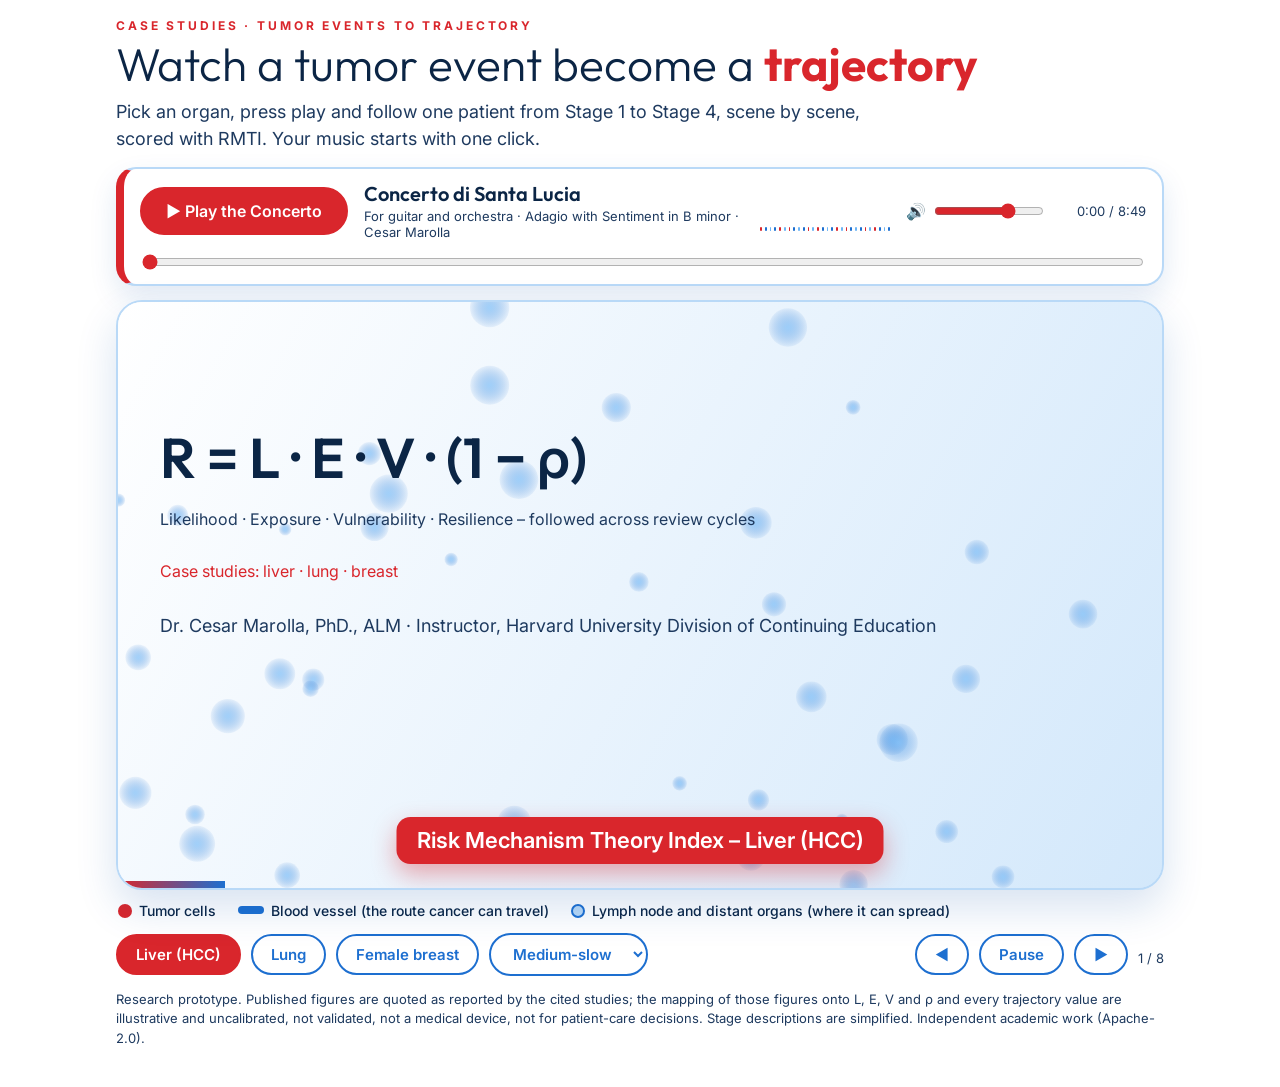
==== commit 6d8b2522: "Clinical-portal upgrade: grouped navigation, KPI cards, evidence panels, API sandbox, music fix Co-A" ====
--- a/animation/index.html
+++ b/animation/index.html
@@ -118,25 +118,33 @@
 function loop(n){const vp=snd&&vOK&&starts&&voice&&!voice.paused&&!voice.ended;if(music&&snd){const tg=vp?vol*.3:vol;music.volume=Math.max(0,Math.min(1,music.volume+(tg-music.volume)*.06));if(music.duration&&!seeking){tm.textContent=fmt(music.currentTime)+' / '+fmt(music.duration);sk.value=music.currentTime/music.duration*1000}}const live=snd&&!pause;beat=live?.5+.5*Math.sin(n/520):0;eq.forEach((e,i)=>{e.style.height=(live?16+84*Math.abs(Math.sin(n/260+i*.7)*Math.cos(n/410+i*1.3)):10)+'%'});if(vp){const t=voice.currentTime;let i=0;for(let j=0;j<8;j++)if(t>=starts[j])i=j;if(i!==s)setScene(i);const e=i<7?starts[i+1]:voice.duration;P=Math.max(0,Math.min(1,(t-starts[i])/Math.max(.5,e-starts[i])))}else if(!pause){P=Math.min(1,(n-t0)/dur());if(P>=1)go(s+1)}const c=S[s];cap.textContent=c.c(P);if(c.u)c.u(P);bar.style.width=P*100+'%';draw(P);requestAnimationFrame(loop)}
 
 const WORDS={"liver": [35, 38, 61, 29, 31, 39, 29, 27], "lung": [35, 36, 47, 26, 31, 39, 29, 27], "breast": [35, 39, 47, 28, 31, 39, 29, 27]},SB='/app/static/';
-let voice=null,music=null,snd=false,vOK=false,starts=null,tj=null,vol=.7,started=false,seeking=false,beat=0;
+let voice=null,music=null,viaHost=false,snd=false,vOK=false,starts=null,tj=null,vol=.7,started=false,seeking=false,beat=0;
 const mp=$('mp'),volEl=$('vol'),sk=$('sk'),tm=$('tm'),eqz=$('eqz');
 for(let i=0;i<28;i++)eqz.appendChild(document.createElement('i'));
 const eq=[...eqz.children];
 function est(dur){const w=WORDS[k],tot=w.reduce((a,b)=>a+b,0);let c=0;return w.map(x=>{const t=(dur-.3)*c/tot;c+=x;return t})}
 function fmt(t){t=Math.max(0,t|0);return (t/60|0)+':'+String(t%60).padStart(2,'0')}
-function getMusic(){if(!music){music=new Audio(SB+'concerto_santa_lucia.mp3');music.loop=true;music.preload='auto';music.volume=vol;
- music.onerror=()=>{snd=false;mp.classList.remove('on');mp.classList.add('hot');mp.textContent='Music file not found: static/concerto_santa_lucia.mp3'}}return music}
+function hostAudio(){try{const d=window.parent&&window.parent!==window?window.parent.document:null;if(!d)return null;
+ return d.querySelector('[data-testid="stAudio"] audio')||d.querySelector('audio')}catch(e){return null}}
+function note(t){const el=document.querySelector('#mus small');if(el)el.textContent=t}
+function getMusic(){if(music)return music;
+ const h=hostAudio();
+ if(h){music=h;viaHost=true}else{music=new Audio(SB+'concerto_santa_lucia.mp3');music.preload='auto'}
+ music.loop=true;music.volume=vol;
+ music.onerror=()=>{snd=false;setBtn();note('The music file could not be loaded. Use the player under the animation, or reload the page.')};
+ return music}
 function setBtn(){mp.innerHTML=snd?'&#10074;&#10074; Pause the music':'&#9654; Play the Concerto';mp.classList.toggle('hot',!snd);mp.classList.toggle('on',snd)}
 function voiceStop(){vOK=false;starts=null;if(voice){voice.pause();voice=null}}
 function voiceStart(){voice=new Audio(SB+'narration_'+k+'.mp3');vOK=false;starts=null;tj=null;
  voice.onloadedmetadata=()=>{vOK=true;starts=(tj&&tj.length===8)?tj:est(voice.duration)};voice.onerror=()=>{vOK=false};
  fetch(SB+'timing_'+k+'.json').then(r=>r.ok?r.json():null).then(j=>{tj=j;if(vOK&&j&&j.length===8)starts=j}).catch(()=>{});voice.play().catch(()=>{})}
 function sndOff(){snd=false;voiceStop();if(music)music.pause();setBtn()}
-function sndOn(){snd=true;setBtn();const m=getMusic();m.volume=vol;m.play().catch(()=>{snd=false;setBtn()});
+function sndOn(){snd=true;setBtn();const m=getMusic();m.volume=vol;const pr=m.play();if(pr&&pr.catch)pr.catch(()=>{snd=false;setBtn();note('Your browser blocked the music. Press play on the player under the animation.')});
  if(!started){started=true;pause=false;$('pp').textContent='Pause';go(0)}voiceStart()}
 mp.onclick=()=>{snd?sndOff():sndOn()};
 volEl.oninput=()=>{vol=+volEl.value;if(music&&!(voice&&vOK))music.volume=vol};
 sk.onpointerdown=()=>{seeking=true};sk.onpointerup=()=>{seeking=false};
 sk.oninput=()=>{if(music&&music.duration){music.currentTime=sk.value/1000*music.duration;tm.textContent=fmt(music.currentTime)+' / '+fmt(music.duration)}};
+{const h0=hostAudio();if(h0&&!h0.paused){music=h0;viaHost=true;snd=true;started=true}}
 setBtn();go(0);requestAnimationFrame(loop);
 </script></body></html>
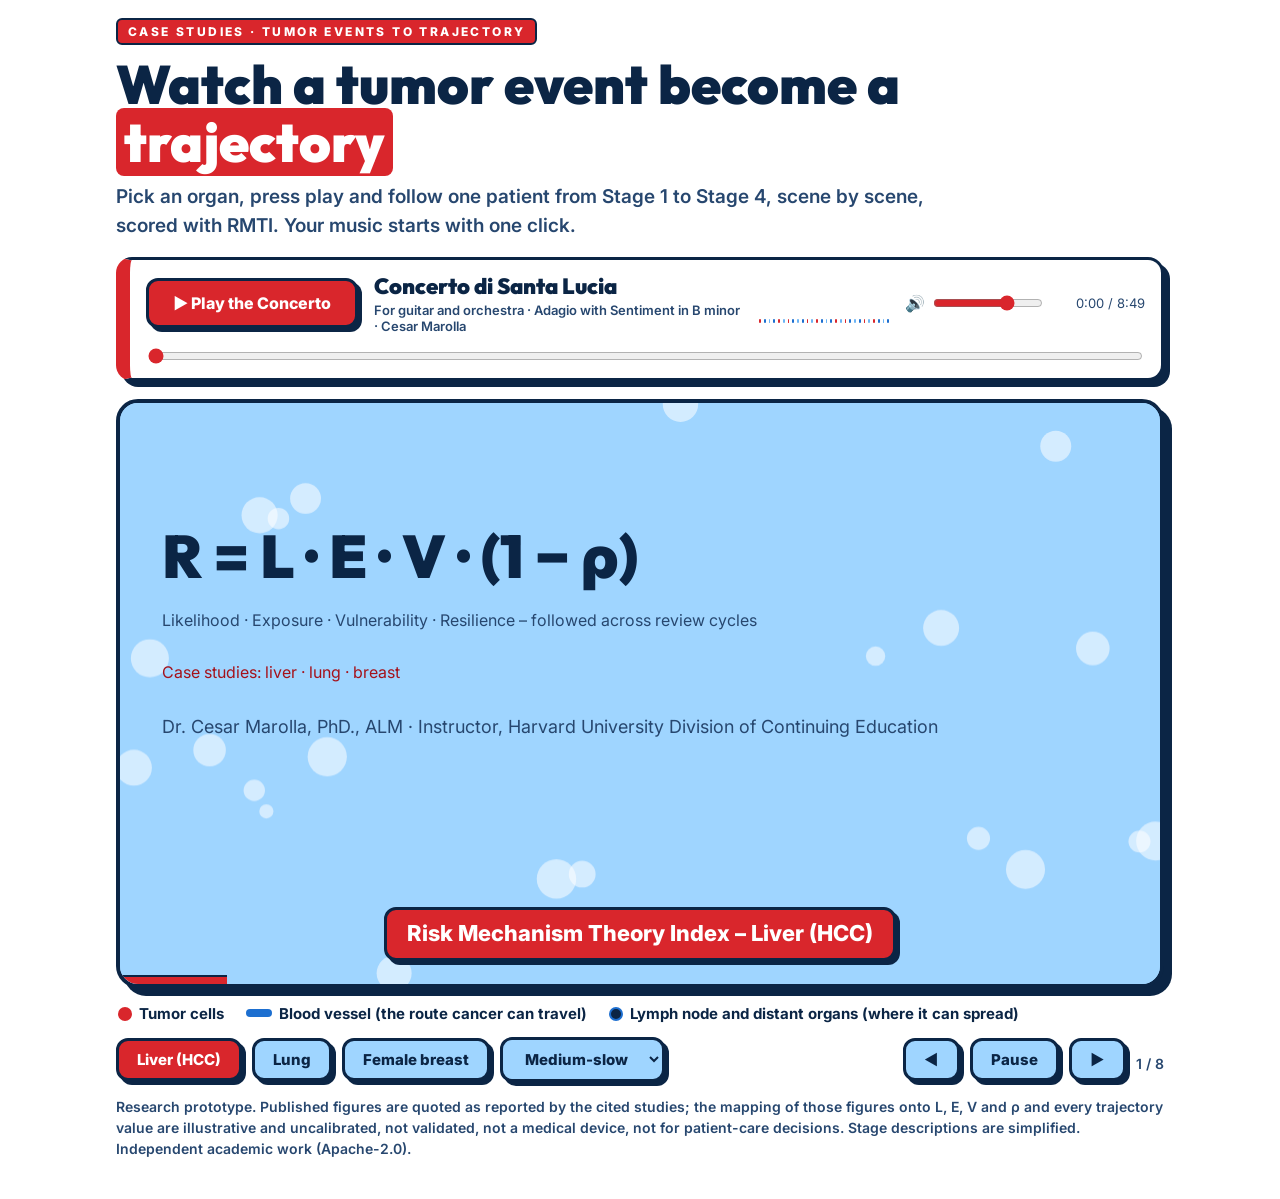
==== commit 80a998f3: "Bold redesign: flat solid red/light-blue/white, heavy type, hard outlines; fix stray DeltaGenerator " ====
--- a/animation/index.html
+++ b/animation/index.html
@@ -1,51 +1,51 @@
 <!DOCTYPE html>
 <html lang="en"><head><meta charset="utf-8">
 <meta name="viewport" content="width=device-width, initial-scale=1">
-<link href="https://fonts.googleapis.com/css2?family=Outfit:wght@300;400;600;700&family=Inter:wght@400;500;600;700&display=swap" rel="stylesheet">
+<link href="https://fonts.googleapis.com/css2?family=Outfit:wght@700;800;900&family=Inter:wght@500;600;700;800&display=swap" rel="stylesheet">
 <title>RMTI – tumor events to trajectory: liver, lung, breast</title>
 <style>
-:root{color-scheme:light;--bg:#fff;--ink:#0b2545;--mut:#1e3a5f;--amb:#d9262c;--red:#d9262c;--redd:#b81e24;--blu:#1d6fd0;--bld:#0f4fa8;--lt:#6cb4f5;--sky:#eaf4ff;--sky2:#d3e8fb;--line:#b9d9f7}
+:root{color-scheme:light;--bg:#fff;--ink:#0b2545;--amb:#a5111a;--red:#d9262c;--redd:#b81e24;--blu:#1d6fd0;--bld:#0f4fa8;--lt:#6cb4f5;--sky:#eaf4ff;--sky2:#d3e8fb;--line:#0b2545;--azure:#9fd5ff;--mut:#27476f}
 *{box-sizing:border-box}
 body{margin:0;background:#fff;color:var(--ink);font-family:Inter,system-ui,-apple-system,'Segoe UI',Roboto,Arial,sans-serif}
 .w{max-width:1080px;margin:0 auto;padding:18px 16px 26px}
-.eb{font-size:12px;font-weight:700;letter-spacing:.24em;color:var(--red)}
-h1{font:300 clamp(26px,4.6vw,46px)/1.1 Outfit,Inter,system-ui,sans-serif;margin:6px 0 8px;color:var(--ink)}
-h1 b{font-weight:700;color:var(--red)}
-.sub{margin:0 0 14px;font-size:clamp(14px,1.9vw,18px);line-height:1.55;color:var(--mut);max-width:70ch}
-#mus{display:flex;flex-wrap:wrap;align-items:center;gap:12px 16px;background:#fff;border:2px solid var(--line);border-left:8px solid var(--red);border-radius:20px;padding:12px 16px;margin:0 0 14px;box-shadow:0 12px 28px rgba(15,79,168,.12)}
-#mus .mi{flex:1 1 220px;min-width:200px}#mus .mi b{display:block;font:600 clamp(16px,2.2vw,20px) Outfit,Inter,sans-serif;color:var(--ink)}
-#mus .mi small{display:block;color:var(--mut);font-size:13px;margin-top:2px}
+.eb{display:inline-block;font-size:12px;font-weight:800;letter-spacing:.2em;color:#fff;background:var(--red);border:2px solid var(--ink);border-radius:6px;padding:4px 10px}
+h1{font:900 clamp(30px,5.2vw,54px)/1.08 Outfit,Inter,system-ui,sans-serif;margin:10px 0 10px;color:var(--ink)}
+h1 b{font-weight:900;color:#fff;background:var(--red);padding:0 .15em;border-radius:8px}
+.sub{margin:0 0 16px;font-weight:600;font-size:clamp(15px,2vw,19px);line-height:1.55;color:var(--mut);max-width:70ch}
+#mus{display:flex;flex-wrap:wrap;align-items:center;gap:12px 16px;background:#fff;border:3px solid var(--ink);border-left:14px solid var(--red);border-radius:16px;padding:12px 16px;margin:0 0 18px;box-shadow:6px 6px 0 var(--ink)}
+#mus .mi{flex:1 1 220px;min-width:200px}#mus .mi b{display:block;font:900 clamp(17px,2.4vw,22px) Outfit,Inter,sans-serif;color:var(--ink)}
+#mus .mi small{display:block;color:var(--mut);font-weight:600;font-size:13px;margin-top:2px}
 #eqz{display:flex;align-items:flex-end;gap:3px;height:40px;width:130px}
 #eqz i{flex:1;height:10%;background:var(--red);border-radius:3px;transition:height .12s linear}#eqz i:nth-child(even){background:var(--blu)}#eqz i:nth-child(3n){background:var(--lt)}
 #mus .vl{display:flex;align-items:center;gap:6px;font-size:16px}
 input[type=range]{accent-color:var(--red);cursor:pointer}
 #vol{width:110px}#sk{flex:1 1 100%;order:9;width:100%}
 #tm{font-size:13px;color:var(--mut);min-width:84px;text-align:right}
-#st{position:relative;aspect-ratio:16/9;min-height:420px;background:linear-gradient(135deg,#fff,var(--sky2));border-radius:26px;overflow:hidden;border:2px solid var(--line);box-shadow:0 18px 40px rgba(15,79,168,.16)}
+#st{position:relative;aspect-ratio:16/9;min-height:420px;background:var(--azure);border-radius:22px;overflow:hidden;border:4px solid var(--ink);box-shadow:8px 8px 0 var(--ink)}
 canvas{position:absolute;inset:0;width:100%;height:100%}
 #ov{position:absolute;inset:0;padding:3% 4% 14%;display:flex;flex-direction:column;justify-content:center}
-#cap{position:absolute;left:50%;bottom:4%;transform:translateX(-50%);background:var(--red);color:#fff;font-weight:600;padding:9px 20px;border-radius:14px;font-size:clamp(14px,2.3vw,22px);line-height:1.35;text-align:center;width:max-content;max-width:92%;box-shadow:0 10px 24px rgba(217,38,44,.38)}
-#bar{position:absolute;left:0;bottom:0;height:7px;background:linear-gradient(90deg,var(--red),var(--blu));width:0}
-.leg{display:flex;flex-wrap:wrap;gap:8px 22px;margin:12px 2px 0;font-size:14px;font-weight:500;color:var(--ink)}
+#cap{position:absolute;left:50%;bottom:4%;transform:translateX(-50%);background:var(--red);color:#fff;font-weight:800;border:3px solid var(--ink);padding:9px 20px;border-radius:12px;font-size:clamp(14px,2.3vw,22px);line-height:1.35;text-align:center;width:max-content;max-width:92%;box-shadow:4px 4px 0 var(--ink)}
+#bar{position:absolute;left:0;bottom:0;height:9px;background:var(--red);border-top:2px solid var(--ink);width:0}
+.leg{display:flex;flex-wrap:wrap;gap:8px 22px;margin:16px 2px 0;font-size:15px;font-weight:700;color:var(--ink)}
 .leg i{display:inline-block;vertical-align:-2px;margin-right:7px}.leg .r{width:14px;height:14px;border-radius:50%;background:var(--red)}.leg .v{width:26px;height:8px;border-radius:5px;background:var(--blu);vertical-align:2px}.leg .n{width:14px;height:14px;border-radius:50%;background:var(--line);border:2px solid var(--blu)}
 .ctl{display:flex;flex-wrap:wrap;gap:10px;align-items:center;margin:14px 0}
-button,select{background:#fff;color:var(--blu);border:2px solid var(--blu);border-radius:999px;padding:9px 18px;font:600 15px Inter,system-ui,sans-serif;cursor:pointer;transition:transform .15s,box-shadow .15s,background .15s,color .15s}
-button:hover,select:hover{background:var(--blu);color:#fff;transform:translateY(-2px);box-shadow:0 10px 20px rgba(29,111,208,.3)}
-button.on{background:var(--red);border-color:var(--red);color:#fff}
-#mp{font-size:16px;padding:12px 24px}#mp.hot{background:var(--red);border-color:var(--red);color:#fff;animation:ring 1.8s infinite}#mp.on{background:var(--blu);border-color:var(--blu);color:#fff}
-@keyframes ring{0%{box-shadow:0 0 0 0 rgba(217,38,44,.55)}70%{box-shadow:0 0 0 16px rgba(217,38,44,0)}100%{box-shadow:0 0 0 0 rgba(217,38,44,0)}}
-.big{font:600 clamp(26px,5.6vw,56px) Outfit,Inter,sans-serif;color:var(--ink)}
+button,select{background:var(--azure);color:var(--ink);border:3px solid var(--ink);border-radius:12px;padding:9px 18px;font:800 15px Inter,system-ui,sans-serif;cursor:pointer;box-shadow:4px 4px 0 var(--ink);transition:transform .1s,box-shadow .1s}
+button:hover,select:hover{transform:translate(-2px,-2px);box-shadow:7px 7px 0 var(--ink)}
+button.on{background:var(--red);color:#fff}
+#mp{font-size:16px;padding:12px 24px}#mp.hot{background:var(--red);color:#fff;animation:ring 1.8s infinite}#mp.on{background:var(--blu);color:#fff}
+@keyframes ring{0%,100%{transform:scale(1)}50%{transform:scale(1.06)}}
+.big{font:900 clamp(28px,5.8vw,60px) Outfit,Inter,sans-serif;color:var(--ink)}
 .row{display:flex;align-items:center;gap:12px;margin:7px 0;font-size:clamp(13px,2.2vw,19px);font-weight:500}
 .row b{width:34%;flex:none;font-weight:600}.row .tr{width:28%;flex:none}
-.tr{height:16px;background:var(--sky2);border-radius:8px;overflow:hidden}.tr i{display:block;height:100%;width:0;border-radius:8px}
-.ev{display:flex;gap:10px;flex-wrap:wrap}.ev span{padding:8px 18px;border:2px solid var(--line);border-radius:999px;font:600 clamp(13px,2.1vw,18px) Inter,sans-serif;color:var(--mut);background:#fff;transition:.4s}
-.ev span.on{color:#fff;border-color:var(--red);background:var(--red);transform:scale(1.08);box-shadow:0 8px 18px rgba(217,38,44,.35)}
-.card{background:#fff;border:2px solid var(--line);border-top:6px solid var(--red);border-radius:18px;padding:16px 20px;font-size:clamp(14px,2.3vw,20px);line-height:1.5;box-shadow:0 10px 24px rgba(15,79,168,.1)}
-.card h3{margin:0 0 4px;color:var(--red);font:600 clamp(16px,2.6vw,24px) Outfit,Inter,sans-serif}.card li{margin:6px 0;opacity:0;transition:.6s}.card li.on{opacity:1}.card ul{margin:10px 0 0;padding-left:20px}
-.cards{display:grid;grid-template-columns:repeat(auto-fit,minmax(170px,1fr));gap:12px}.cards div{background:#fff;border:2px solid var(--line);border-top:6px solid var(--blu);border-radius:16px;padding:14px;font-size:clamp(13px,1.9vw,17px);line-height:1.45;opacity:0;transition:.6s}
+.tr{height:18px;background:#fff;border:2px solid var(--ink);border-radius:9px;overflow:hidden}.tr i{display:block;height:100%;width:0;border-radius:8px}
+.ev{display:flex;gap:10px;flex-wrap:wrap}.ev span{padding:8px 18px;border:3px solid var(--ink);border-radius:10px;font:800 clamp(13px,2.1vw,18px) Inter,sans-serif;color:var(--mut);background:#fff;transition:.4s}
+.ev span.on{color:#fff;background:var(--red);transform:scale(1.08);box-shadow:4px 4px 0 var(--ink)}
+.card{background:#fff;border:3px solid var(--ink);border-top:12px solid var(--red);border-radius:16px;padding:16px 20px;font-size:clamp(15px,2.3vw,21px);font-weight:600;line-height:1.5;box-shadow:5px 5px 0 var(--ink)}
+.card h3{margin:0 0 4px;color:var(--red);font:900 clamp(16px,2.6vw,24px) Outfit,Inter,sans-serif}.card li{margin:6px 0;opacity:0;transition:.6s}.card li.on{opacity:1}.card ul{margin:10px 0 0;padding-left:20px}
+.cards{display:grid;grid-template-columns:repeat(auto-fit,minmax(170px,1fr));gap:12px}.cards div{background:#fff;border:3px solid var(--ink);border-top:12px solid var(--blu);border-radius:14px;padding:14px;font-size:clamp(14px,1.9vw,18px);font-weight:600;line-height:1.45;box-shadow:4px 4px 0 var(--ink);opacity:0;transition:.6s}
 .cards div:nth-child(odd){border-top-color:var(--red)}
-.cards div.on{opacity:1}.cards h3{margin:0 0 6px;color:var(--ink);font:600 clamp(16px,2.4vw,22px) Outfit,Inter,sans-serif}
-.note{color:var(--mut);font-size:13px;margin-top:8px;line-height:1.5}svg text{fill:var(--ink);font-size:14px;font-weight:600}
+.cards div.on{opacity:1}.cards h3{margin:0 0 6px;color:var(--ink);font:900 clamp(16px,2.4vw,22px) Outfit,Inter,sans-serif}
+.note{color:var(--mut);font-weight:600;font-size:14px;margin-top:8px;line-height:1.5}svg text{fill:var(--ink);font-size:14px;font-weight:800}
 @media (prefers-reduced-motion:reduce){*{animation:none !important;transition:none !important}}
 </style></head><body><div class="w">
 <div class="eb">CASE STUDIES · TUMOR EVENTS TO TRAJECTORY</div>
@@ -94,20 +94,20 @@
 const rn=i=>{const v=Math.sin(i*127.1)*43758.5;return v-Math.floor(v)};
 function blob(cx,cy,n,R,sd,r){for(let i=0;i<n;i++){const a=rn(sd+i)*6.28,d=Math.sqrt(rn(sd+i+99))*R;x.fillStyle=`rgba(${200+rn(i)*50|0},${28+rn(i+5)*30|0},${40+rn(i+9)*30|0},.95)`;x.beginPath();x.arc(cx+Math.cos(a)*d,cy+Math.sin(a)*d,r,0,7);x.fill()}}
 function flow(ax,ay,bx,by,n,q,r){for(let i=0;i<n;i++){const t=(q*1.5+i/n)%1;x.fillStyle='#ff6b73';x.beginPath();x.arc(ax+(bx-ax)*t,ay+(by-ay)*t+Math.sin(t*9+i)*6,r,0,7);x.fill()}}
-function tumor(W,H,st,q){const u=H/100;x.fillStyle='#ffe3e4';x.strokeStyle='#d9262c';x.lineWidth=3;x.beginPath();x.ellipse(W*.28,H*.45,W*.2,H*.28,0,0,7);x.fill();x.stroke();
+function tumor(W,H,st,q){const u=H/100;x.fillStyle='#ffffff';x.strokeStyle='#0b2545';x.lineWidth=4;x.beginPath();x.ellipse(W*.28,H*.45,W*.2,H*.28,0,0,7);x.fill();x.stroke();
 x.strokeStyle='#1d6fd0';x.lineWidth=11;x.lineCap='round';x.beginPath();x.moveTo(W*.14,H*.64);x.lineTo(W*.4,H*.6);x.lineTo(W*.62,H*.45);x.stroke();x.lineWidth=1;
 x.fillStyle=st>=3?'rgba(217,38,44,.8)':st===2?`rgba(217,38,44,${.25+q*.55})`:'#6cb4f5';x.beginPath();x.arc(W*.56,H*.28,u*5,0,7);x.fill();
-const sites=[[W*.86,H*.22],[W*.86,H*.58]];x.fillStyle='#b9d9f7';sites.forEach((p,i)=>{x.beginPath();x.arc(p[0],p[1],u*9,0,7);x.fill();x.fillStyle='#0b2545';x.font='700 '+u*3.9+'px Inter,system-ui,sans-serif';x.fillText(o.met[i],p[0]-u*5,p[1]+u*13);x.fillStyle='#b9d9f7'});
+const sites=[[W*.86,H*.22],[W*.86,H*.58]];x.fillStyle='#ffffff';sites.forEach((p,i)=>{x.beginPath();x.arc(p[0],p[1],u*9,0,7);x.fill();x.fillStyle='#0b2545';x.font='700 '+u*3.9+'px Inter,system-ui,sans-serif';x.fillText(o.met[i],p[0]-u*5,p[1]+u*13);x.fillStyle='#ffffff'});
 x.fillStyle='#0b2545';x.font='700 '+u*3.9+'px Inter,system-ui,sans-serif';x.fillText('Primary organ',W*.2,H*.8);x.fillText('Vessel',W*.2,H*.7);x.fillText('Lymph node',W*.5,H*.2);
 const tx=W*.25,ty=H*.42;
 if(st===0)blob(tx,ty,3+q*10|0,u*(5+q*4),1,u*1.1);
 else if(st===1){blob(tx,ty,18+q*22|0,u*(10+q*5),1,u*1.3);flow(tx,ty,W*.4,H*.6,8,q,u*.9)}
 else{blob(tx,ty,42,u*15,1,u*1.4);blob(W*.17,H*.55,10+(st===2?q*10:20)|0,u*6,50,u*1.2);blob(W*.36,H*.33,10+(st===2?q*10:20)|0,u*6,80,u*1.2);flow(tx,ty,W*.56,H*.28,9,q,u*.9);
 if(st===3){sites.forEach((p,i)=>{flow(W*.4,H*.6,p[0],p[1],9,q,u*.9);blob(p[0],p[1],q*16|0,u*7,200+i*40,u*1.2)})}}}
-function draw(p){const W=cv.width=cv.clientWidth,H=cv.height=cv.clientHeight;const bg=x.createLinearGradient(0,0,W,H);bg.addColorStop(0,'#ffffff');bg.addColorStop(1,'#d3e8fb');x.fillStyle=bg;x.fillRect(0,0,W,H);
-cells.forEach(c=>{c.x=(c.x+c.vx+1)%1;c.y=(c.y+c.vy+1)%1;const g=x.createRadialGradient(c.x*W,c.y*H,1,c.x*W,c.y*H,c.r*(1+beat*.18));g.addColorStop(0,'rgba(108,180,245,.6)');g.addColorStop(1,'rgba(29,111,208,.07)');x.fillStyle=g;x.beginPath();x.arc(c.x*W,c.y*H,c.r*(1+beat*.18),0,7);x.fill()});
+function draw(p){const W=cv.width=cv.clientWidth,H=cv.height=cv.clientHeight;x.fillStyle='#9fd5ff';x.fillRect(0,0,W,H);
+cells.forEach(c=>{c.x=(c.x+c.vx+1)%1;c.y=(c.y+c.vy+1)%1;x.fillStyle='rgba(255,255,255,.55)';x.beginPath();x.arc(c.x*W,c.y*H,c.r*(1+beat*.18),0,7);x.fill()});
 if(S[s].tum){const i=Math.min(3,p*4|0);tumor(W,H,i,p*4-i)}}
-const cells=Array.from({length:40},()=>({x:Math.random(),y:Math.random(),r:6+Math.random()*14,vx:(Math.random()-.5)*.0003,vy:(Math.random()-.5)*.0003}));
+const cells=Array.from({length:22},()=>({x:Math.random(),y:Math.random(),r:6+Math.random()*14,vx:(Math.random()-.5)*.0003,vy:(Math.random()-.5)*.0003}));
 const dur=()=>S[s].d*1000*spd;
 function go(i){s=(i+S.length)%S.length;t0=performance.now();P=0;ov.innerHTML=S[s].h();$('sc').textContent=(s+1)+' / '+S.length}
 function setScene(i){s=i;ov.innerHTML=S[s].h();$('sc').textContent=(s+1)+' / '+S.length}
